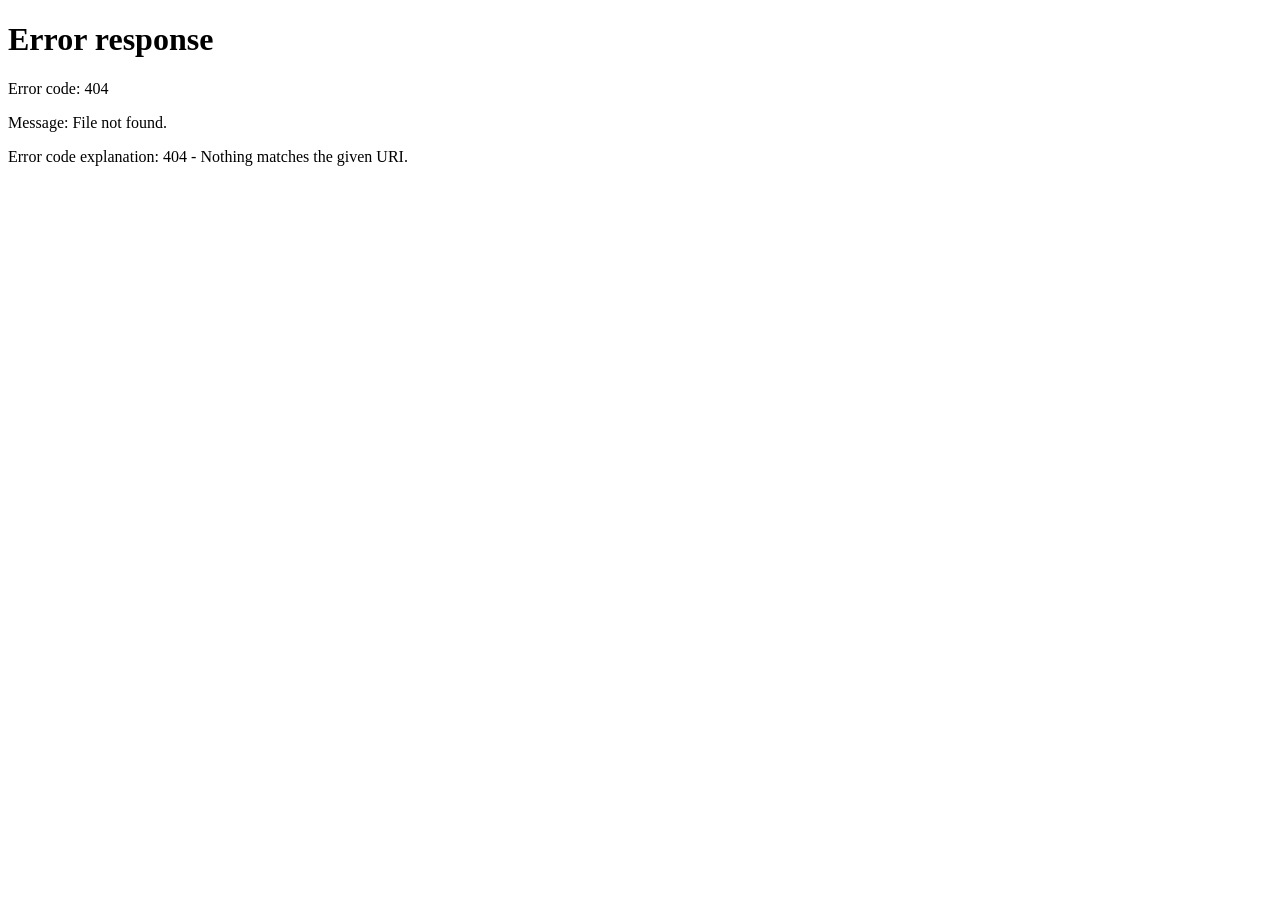
==== FRONTEND/HTML/dashboard.html @ 5154a033 "Initial commit" ====
<!DOCTYPE html>
<html lang="en">
<head>
    <meta charset="UTF-8">
    <meta name="viewport" content="width=device-width, initial-scale=1.0">

    <title>Dashboard - Finance Tracker</title>

    <style>

        /* GLOBAL*/

        * {
            margin: 0;
            padding: 0;
            box-sizing: border-box;
        }

        :root {
            --green: #35c477;
            --green-dark: #147343;
            --green-light: #8ff0b8;

            --text: #173c2e;
            --muted: #718079;

            --card: rgba(255,255,255,0.93);
            --border: rgba(255,255,255,0.7);

            --danger: #ff6262;

            --background:
                linear-gradient(
                    135deg,
                    #dff6e9 0%,
                    #b8e8cf 45%,
                    #78c99d 100%
                );
        }

        body {
            min-height: 100vh;

            font-family:
                Arial,
                Helvetica,
                sans-serif;

            color: var(--text);

            background: var(--background);

            overflow-x: hidden;

            transition:
                background 1s ease,
                color 0.6s ease;
        }


        /* DAY LIGHT EFFECT */

        body::before {
            content: "";

            position: fixed;

            width: 500px;
            height: 500px;

            top: -220px;
            right: -150px;

            border-radius: 50%;

            background:
                radial-gradient(
                    circle,
                    rgba(255,255,255,0.45),
                    rgba(255,255,255,0)
                );

            pointer-events: none;

            z-index: 0;
        }


        /* NIGHT SKY*/

        body.night {
            --text: #e8fff1;
            --muted: #9aada5;

            --card:
                rgba(12, 24, 20, 0.88);

            --border:
                rgba(82, 181, 128, 0.20);

            --background:
                radial-gradient(
                    circle at 50% 0%,
                    #163c2b 0%,
                    #08130f 45%,
                    #020504 100%
                );

            background:
                var(--background);
        }


        /*STARS */

        body.night::after {
            content: "";

            position: fixed;

            inset: 0;

            z-index: 0;

            pointer-events: none;

            background-image:
                radial-gradient(
                    2px 2px at 10% 20%,
                    white,
                    transparent
                ),
                radial-gradient(
                    1.5px 1.5px at 25% 70%,
                    #b8ffd4,
                    transparent
                ),
                radial-gradient(
                    2px 2px at 40% 15%,
                    white,
                    transparent
                ),
                radial-gradient(
                    1px 1px at 55% 40%,
                    white,
                    transparent
                ),
                radial-gradient(
                    2px 2px at 72% 18%,
                    #a9ffd0,
                    transparent
                ),
                radial-gradient(
                    1.5px 1.5px at 85% 55%,
                    white,
                    transparent
                ),
                radial-gradient(
                    2px 2px at 92% 25%,
                    #d6ffe6,
                    transparent
                ),
                radial-gradient(
                    1px 1px at 65% 80%,
                    white,
                    transparent
                );

            background-size:
                100% 100%;

            animation:
                twinkle 4s infinite alternate;
        }

        @keyframes twinkle {
            from {
                opacity: 0.45;
            }

            to {
                opacity: 1;
            }
        }


        /* DASHBOARD */

        .dashboard-container {
            width: 100%;

            max-width: 1200px;

            margin: auto;

            padding: 25px 20px 50px;

            position: relative;

            z-index: 2;
        }


        /*  NAVIGATION*/

        nav {
            display: flex;

            justify-content: space-between;

            align-items: center;

            padding: 16px 22px;

            margin-bottom: 25px;

            background: var(--card);

            border: 1px solid var(--border);

            border-radius: 18px;

            box-shadow:
                0 12px 35px rgba(0,0,0,0.08);

            backdrop-filter: blur(15px);

            transition: 0.5s ease;
        }

        body.night nav {
            box-shadow:
                0 0 35px rgba(43, 214, 120, 0.08);
        }

        nav h2 {
            display: flex;

            align-items: center;

            color: var(--green);

            font-size: 22px;

            font-weight: 800;
        }

        nav h2::before {
            content: "₱";

            display: flex;

            justify-content: center;

            align-items: center;

            width: 37px;
            height: 37px;

            margin-right: 10px;

            border-radius: 11px;

            background:
                linear-gradient(
                    135deg,
                    #35c477,
                    #147343
                );

            color: white;

            box-shadow:
                0 5px 15px rgba(41,148,95,0.25);
        }


        /*  USER AREA*/

        .user-area {
            display: flex;

            align-items: center;

            gap: 14px;
        }

        #userDisplay {
            color: var(--muted);

            font-size: 14px;

            font-weight: 600;
        }


        /*LOGOUT*/

        .logout-btn {
            padding: 9px 17px;

            border: none;

            border-radius: 10px;

            background:
                rgba(255, 80, 80, 0.10);

            color: var(--danger);

            font-size: 13px;

            font-weight: 700;

            cursor: pointer;

            transition: 0.25s ease;
        }

        .logout-btn:hover {
            background: var(--danger);

            color: white;

            transform: translateY(-2px);
        }


        /* WELCOME*/

        .welcome {
            margin-bottom: 20px;
        }

        .welcome h1 {
            color: var(--text);

            font-size: 28px;

            margin-bottom: 5px;
        }

        .welcome p {
            color: var(--muted);

            font-size: 14px;
        }


        /* STAT CARDS*/

        .stats {
            display: grid;

            grid-template-columns:
                repeat(3, 1fr);

            gap: 18px;

            margin-bottom: 25px;
        }

        .stat-card {
            position: relative;

            overflow: hidden;

            padding: 23px;

            background: var(--card);

            border:
                1px solid var(--border);

            border-radius: 18px;

            box-shadow:
                0 12px 30px rgba(0,0,0,0.08);

            backdrop-filter: blur(15px);

            transition:
                transform 0.25s ease,
                box-shadow 0.25s ease;
        }

        .stat-card:hover {
            transform: translateY(-5px);

            box-shadow:
                0 18px 40px rgba(0,0,0,0.12);
        }

        body.night .stat-card {
            box-shadow:
                0 0 25px rgba(42,196,112,0.06);
        }

        .stat-icon {
            width: 43px;
            height: 43px;

            display: flex;

            align-items: center;
            justify-content: center;

            margin-bottom: 14px;

            border-radius: 12px;

            background:
                rgba(53,196,119,0.12);

            color: var(--green);

            font-size: 20px;

            font-weight: bold;
        }

        .stat-card h3 {
            color: var(--muted);

            font-size: 12px;

            text-transform: uppercase;

            letter-spacing: 0.6px;

            margin-bottom: 8px;
        }

        .stat-card p {
            color: var(--green);

            font-size: 30px;

            font-weight: 800;
        }

        #income {
            color: #35c477;
        }

        #expenses {
            color: #ff6868;
        }


        /*  MAIN CONTENT */

        .main-content {
            display: grid;

            grid-template-columns:
                repeat(2, minmax(0,1fr));

            gap: 20px;
        }


        /* SECTION CARDS */

        .section {
            background: var(--card);

            padding: 24px;

            border:
                1px solid var(--border);

            border-radius: 18px;

            box-shadow:
                0 12px 30px rgba(0,0,0,0.07);

            backdrop-filter: blur(15px);

            transition: 0.5s ease;
        }

        body.night .section {
            box-shadow:
                0 0 25px rgba(40,200,110,0.05);
        }

        .section-header {
            display: flex;

            align-items: center;

            gap: 10px;

            margin-bottom: 18px;
        }

        .section-icon {
            width: 34px;
            height: 34px;

            display: flex;

            justify-content: center;
            align-items: center;

            border-radius: 9px;

            background:
                rgba(53,196,119,0.12);

            color: var(--green);

            font-weight: bold;
        }

        .section h3 {
            color: var(--text);

            font-size: 17px;
        }

        .section h4 {
            color: var(--muted);

            font-size: 13px;

            margin-top: 20px;

            margin-bottom: 8px;
        }


        /* FORMS */

        .section form {
            display: flex;

            flex-direction: column;

            gap: 10px;
        }

        .section form input,
        .section form select {
            width: 100%;

            height: 46px;

            padding: 0 13px;

            border:
                1.5px solid var(--border);

            border-radius: 11px;

            background:
                rgba(255,255,255,0.70);

            color: var(--text);

            font-size: 14px;

            outline: none;

            transition: 0.25s ease;
        }

        body.night .section form input,
        body.night .section form select {
            background:
                rgba(0,0,0,0.28);

            color: #eafff1;
        }

        .section form input::placeholder {
            color: var(--muted);
        }

        .section form input:focus,
        .section form select:focus {
            border-color: var(--green);

            box-shadow:
                0 0 0 3px rgba(53,196,119,0.12);
        }


        /*FORM BUTTONS*/

        .section form button {
            width: 100%;

            height: 46px;

            margin-top: 4px;

            border: none;

            border-radius: 11px;

            background:
                linear-gradient(
                    135deg,
                    #35c477,
                    #147343
                );

            color: white;

            font-size: 14px;

            font-weight: 700;

            cursor: pointer;

            box-shadow:
                0 7px 18px rgba(41,148,95,0.20);

            transition: 0.25s ease;
        }

        .section form button:hover {
            transform: translateY(-2px);

            box-shadow:
                0 10px 25px rgba(41,148,95,0.30);
        }


        /* LISTS */

        .transaction-item,
        .category-item,
        .budget-item {
            display: flex;

            justify-content: space-between;

            align-items: center;

            gap: 15px;

            min-height: 50px;

            padding: 10px 4px;

            border-bottom:
                1px solid var(--border);

            color: var(--text);

            font-size: 13px;
        }

        .transaction-item:last-child,
        .category-item:last-child,
        .budget-item:last-child {
            border-bottom: none;
        }

        .income {
            color: #35c477;
            font-weight: 700;
        }

        .expense {
            color: #ff6868;
            font-weight: 700;
        }

        /*TRANSACTION SCROLL*/

        #transactionList {
            max-height: 320px;

            overflow-y: auto;

            padding-right: 5px;
        }

        #transactionList::-webkit-scrollbar {
            width: 5px;
        }

        #transactionList::-webkit-scrollbar-track {
            background: rgba(100,100,100,0.08);
        }

        #transactionList::-webkit-scrollbar-thumb {
            background: var(--green);

            border-radius: 10px;
        }

        /*MOBILE*/

        .muted {
            color: var(--muted);
            font-style: italic;
        }

        @media (max-width: 768px) {

            .stats {
                grid-template-columns: 1fr;
            }

            .main-content {
                grid-template-columns: 1fr;
            }
        }


        @media (max-width: 600px) {

            .dashboard-container {
                padding: 14px 12px 30px;
            }

            nav {
                padding: 12px 14px;
            }

            nav h2 {
                font-size: 17px;
            }

            nav h2::before {
                width: 30px;
                height: 30px;

                font-size: 15px;
            }

            #userDisplay {
                display: none;
            }

            .logout-btn {
                padding: 8px 12px;
            }

            .welcome h1 {
                font-size: 23px;
            }

            .section {
                padding: 18px;
            }

            .stat-card {
                padding: 18px;
            }
        }


        @media (max-width: 380px) {

            .section {
                padding: 15px;
            }

            .stat-card p {
                font-size: 23px;
            }

            .welcome h1 {
                font-size: 21px;
            }
        }

        /* ===== PROFESSIONAL POLISH (added) ===== */

        body {
            -webkit-font-smoothing: antialiased;
            -moz-osx-font-smoothing: grayscale;
        }

        .dashboard-container {
            max-width: 1280px;
        }

        nav {
            backdrop-filter: blur(18px);
            -webkit-backdrop-filter: blur(18px);
        }

        .stat-card {
            position: relative;
            transition: transform 0.25s ease, box-shadow 0.25s ease, border-color 0.25s ease;
        }

        .stat-card:hover {
            transform: translateY(-6px);
            box-shadow: 0 20px 45px rgba(0,0,0,0.14);
            border-color: rgba(53,196,119,0.35);
        }

        .stat-card p {
            letter-spacing: -0.5px;
        }

        .section {
            transition: box-shadow 0.25s ease, transform 0.25s ease;
        }

        .section:hover {
            box-shadow: 0 16px 40px rgba(0,0,0,0.10);
        }

        .section form input,
        .section form select {
            transition: border-color 0.2s ease, box-shadow 0.2s ease, background 0.2s ease;
        }

        .section form input:focus,
        .section form select:focus {
            outline: none;
            border-color: var(--green);
            box-shadow: 0 0 0 4px rgba(53,196,119,0.14);
            background: rgba(255,255,255,0.95);
        }

        body.night .section form input:focus,
        body.night .section form select:focus {
            background: rgba(0,0,0,0.4);
        }

        .section form button {
            position: relative;
            overflow: hidden;
            letter-spacing: 0.3px;
        }

        .section form button:active {
            transform: translateY(0);
        }

        .transaction-item,
        .category-item,
        .budget-item {
            transition: background 0.2s ease, padding-left 0.2s ease;
            border-radius: 10px;
            padding: 10px 8px;
        }

        .transaction-item:hover,
        .category-item:hover,
        .budget-item:hover {
            background: rgba(53,196,119,0.06);
            padding-left: 12px;
        }

        body.night .transaction-item:hover,
        body.night .category-item:hover,
        body.night .budget-item:hover {
            background: rgba(53,196,119,0.08);
        }

        .income, .expense {
            font-variant-numeric: tabular-nums;
        }

        .stat-card p, #balance, #income, #expenses {
            font-variant-numeric: tabular-nums;
        }

        .muted {
            color: var(--muted);
            font-style: italic;
            font-size: 13px;
            padding: 8px 4px;
        }

        /* smoother scrollbar */
        #transactionList::-webkit-scrollbar {
            width: 6px;
        }

        #transactionList::-webkit-scrollbar-thumb {
            background: linear-gradient(180deg, #35c477, #147343);
            border-radius: 10px;
        }

        /* empty state cards */
        .section:has(.muted) {
            min-height: 120px;
        }

        /* responsive tweaks */
        @media (max-width: 900px) {
            .main-content {
                grid-template-columns: 1fr;
            }
            .stats {
                grid-template-columns: repeat(2, 1fr);
            }
        }

        @media (max-width: 520px) {
            .stats {
                grid-template-columns: 1fr;
            }
            nav {
                flex-wrap: wrap;
                gap: 10px;
            }
            .user-area {
                width: 100%;
                justify-content: space-between;
            }
        }

        /* focus-visible for accessibility */
        button:focus-visible,
        input:focus-visible,
        select:focus-visible {
            outline: 2px solid var(--green);
            outline-offset: 2px;
        }

        /* subtle fade-in for sections */
        .section, .stat-card {
            animation: fadeInUp 0.45s ease both;
        }

        @keyframes fadeInUp {
            from { opacity: 0; transform: translateY(8px); }
            to { opacity: 1; transform: translateY(0); }
        }

        /* stagger */
        .stat-card:nth-child(1) { animation-delay: 0.05s; }
        .stat-card:nth-child(2) { animation-delay: 0.12s; }
        .stat-card:nth-child(3) { animation-delay: 0.19s; }



        </style>
</head>

<body>

    <div class="dashboard-container">

        <nav>

            <h2>
                Finance Tracker
            </h2>

            <div class="user-area">

                <span id="userDisplay"></span>

                <button
                    onclick="logout()"
                    class="logout-btn">

                    Logout

                </button>

            </div>

        </nav>
        <div class="welcome">

            <h1>
                Financial Dashboard
            </h1>

            <p>
                Manage your money, track expenses, and stay on budget.
            </p>

        </div>

        <div class="stats">

            <div class="stat-card">

                <div class="stat-icon">
                    ₱
                </div>

                <h3>
                    Current Balance
                </h3>

                <p id="balance">
                    ₱0.00
                </p>

            </div>


            <div class="stat-card">

                <div class="stat-icon">
                    ↗
                </div>

                <h3>
                    Total Income
                </h3>

                <p id="income">
                    ₱0.00
                </p>

            </div>


            <div class="stat-card">

                <div class="stat-icon">
                    ↘
                </div>

                <h3>
                    Total Expenses
                </h3>

                <p id="expenses">
                    ₱0.00
                </p>

            </div>

        </div>


        <!-- =========================
             MAIN CONTENT
        ========================== -->

        <div class="main-content">


            <!-- ADD TRANSACTION -->

            <div class="section">

                <div class="section-header">

                    <div class="section-icon">
                        ＋
                    </div>

                    <h3>
                        Add Transaction
                    </h3>

                </div>


                <form id="transactionForm">

                    <select id="transType" required>

                        <option value="Income">
                            Income
                        </option>

                        <option value="Expense">
                            Expense
                        </option>

                    </select>


                    <select id="transCategory" required>

                        <option value="">
                            Select Category
                        </option>

                    </select>


                    <input
                        type="number"
                        id="transAmount"
                        placeholder="Amount"
                        required
                        step="0.01">


                    <input
                        type="text"
                        id="transDesc"
                        placeholder="Description">


                    <input
                        type="date"
                        id="transDate">


                    <button type="submit">
                        Add Transaction
                    </button>

                </form>

            </div>


            <!-- ADD CATEGORY -->

            <div class="section">

                <div class="section-header">

                    <div class="section-icon">
                        ▦
                    </div>

                    <h3>
                        Add Category
                    </h3>

                </div>


                <form id="categoryForm">

                    <input
                        type="text"
                        id="catName"
                        placeholder="Category Name"
                        required>


                    <select id="catType" required>

                        <option value="Income">
                            Income
                        </option>

                        <option value="Expense">
                            Expense
                        </option>

                    </select>


                    <button type="submit">
                        Add Category
                    </button>

                </form>


                <h4>
                    Your Categories
                </h4>

                <div id="categoryList"></div>

            </div>


            <!-- ADD BUDGET -->

            <div class="section">

                <div class="section-header">

                    <div class="section-icon">
                        ◉
                    </div>

                    <h3>
                        Add Budget
                    </h3>

                </div>


                <form id="budgetForm">

                    <select id="budgetCategory" required>

                        <option value="">
                            Select Category
                        </option>

                    </select>


                    <input
                        type="number"
                        id="budgetAmount"
                        placeholder="Budget Amount"
                        required
                        step="0.01">


                    <input
                        type="number"
                        id="budgetMonth"
                        placeholder="Month (1-12)"
                        required
                        min="1"
                        max="12">


                    <input
                        type="number"
                        id="budgetYear"
                        placeholder="Year"
                        required
                        min="2000">


                    <button type="submit">
                        Add Budget
                    </button>

                </form>


                <h4>
                    Your Budgets
                </h4>

                <div id="budgetList"></div>

            </div>


            <!-- RECENT TRANSACTIONS -->

            <div class="section">

                <div class="section-header">

                    <div class="section-icon">
                        ↔
                    </div>

                    <h3>
                        Recent Transactions
                    </h3>

                </div>


                <div id="transactionList"></div>

            </div>

        </div>

    </div>


    <script>


        function updateTimeTheme() {

            const hour = new Date().getHours();

            const isNight =
                hour >= 18 || hour < 6;

            document.body.classList.toggle(
                "night",
                isNight
            );
        }

        updateTimeTheme();

        setInterval(
            updateTimeTheme,
            60000
        );

    </script>

    <script src="../JS/config.js"></script>
    <script src="../JS/auth.js"></script>
    <script src="../JS/dashboard.js"></script>
    <script src="../JS/app.js"></script>

</body>
</html>
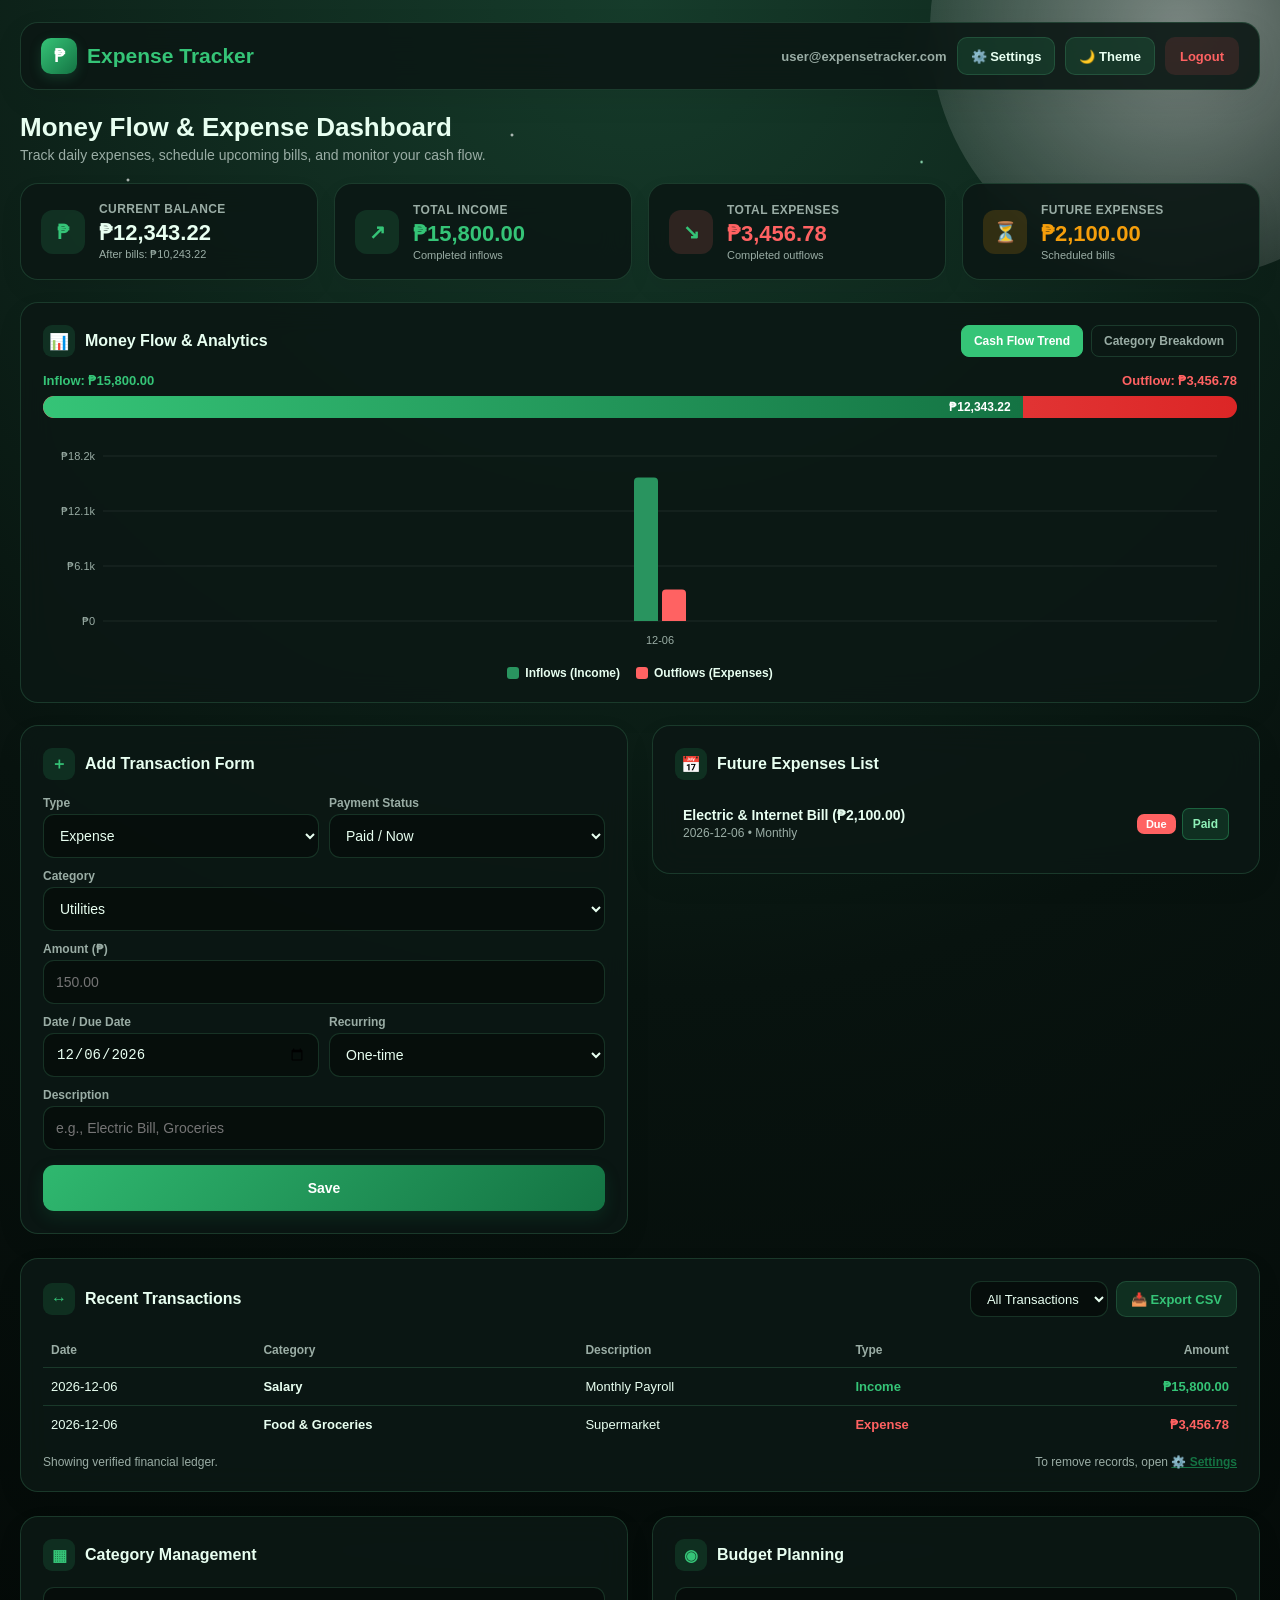
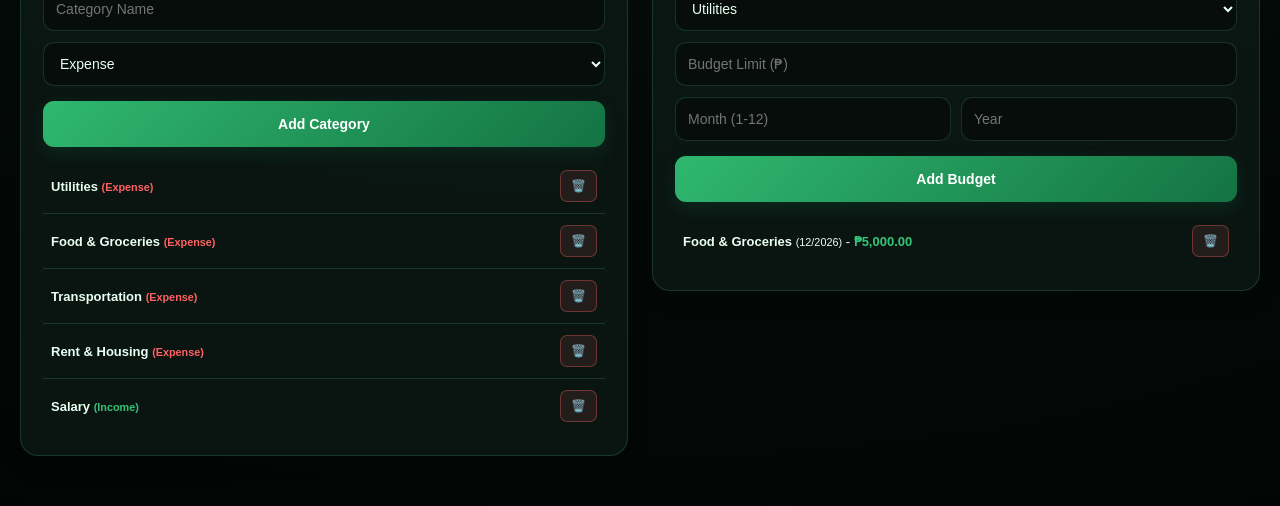
==== commit 043bf573: "ADDING ANOTHER FEAUTURE AND CHECKING THE FUNCTIONLITY" ====
--- a/FRONTEND/HTML/dashboard.html
+++ b/FRONTEND/HTML/dashboard.html
@@ -2,870 +2,808 @@
 <html lang="en">
 <head>
     <meta charset="UTF-8">
-    <meta name="viewport" content="width=device-width, initial-scale=1.0">
-
-    <title>Dashboard - Finance Tracker</title>
+    <!-- Mobile & iPhone Notch / Dynamic Island Viewport Support -->
+    <meta name="viewport" content="width=device-width, initial-scale=1.0, viewport-fit=cover">
+    <meta name="theme-color" content="#35c477">
+    <meta name="apple-mobile-web-app-capable" content="yes">
+    <meta name="apple-mobile-web-app-status-bar-style" content="default">
+
+    <title>Dashboard - Expense Tracker</title>
 
     <style>
-
-        /* GLOBAL*/
-
+        /* =========================
+           1. GLOBAL & THEME TOKENS
+        ========================== */
         * {
             margin: 0;
             padding: 0;
             box-sizing: border-box;
+            -webkit-tap-highlight-color: transparent;
         }
 
         :root {
             --green: #35c477;
             --green-dark: #147343;
             --green-light: #8ff0b8;
+            --amber: #f59e0b;
+            --purple: #6366f1;
+            --danger: #ff6262;
 
             --text: #173c2e;
-            --muted: #718079;
-
-            --card: rgba(255,255,255,0.93);
-            --border: rgba(255,255,255,0.7);
-
-            --danger: #ff6262;
-
-            --background:
-                linear-gradient(
-                    135deg,
-                    #dff6e9 0%,
-                    #b8e8cf 45%,
-                    #78c99d 100%
-                );
+            --muted: #64756e;
+            --card: rgba(255, 255, 255, 0.94);
+            --border: rgba(23, 60, 46, 0.10);
+            --input-bg: rgba(255, 255, 255, 0.85);
+            --background: linear-gradient(135deg, #dff6e9 0%, #b8e8cf 45%, #78c99d 100%);
         }
 
         body {
             min-height: 100vh;
-
-            font-family:
-                Arial,
-                Helvetica,
-                sans-serif;
-
+            font-family: -apple-system, BlinkMacSystemFont, "Segoe UI", Roboto, Arial, sans-serif;
             color: var(--text);
-
             background: var(--background);
-
             overflow-x: hidden;
-
-            transition:
-                background 1s ease,
-                color 0.6s ease;
-        }
-
-
-        /* DAY LIGHT EFFECT */
-
+            -webkit-font-smoothing: antialiased;
+            transition: background 0.6s ease, color 0.4s ease;
+        }
+
+        /* Daylight Ambient Glow */
         body::before {
             content: "";
-
             position: fixed;
-
             width: 500px;
             height: 500px;
-
             top: -220px;
             right: -150px;
-
             border-radius: 50%;
-
-            background:
-                radial-gradient(
-                    circle,
-                    rgba(255,255,255,0.45),
-                    rgba(255,255,255,0)
-                );
-
+            background: radial-gradient(circle, rgba(255, 255, 255, 0.45), rgba(255, 255, 255, 0));
             pointer-events: none;
-
             z-index: 0;
         }
 
-
-        /* NIGHT SKY*/
-
+        /* Night Mode Theme */
         body.night {
             --text: #e8fff1;
             --muted: #9aada5;
-
-            --card:
-                rgba(12, 24, 20, 0.88);
-
-            --border:
-                rgba(82, 181, 128, 0.20);
-
-            --background:
-                radial-gradient(
-                    circle at 50% 0%,
-                    #163c2b 0%,
-                    #08130f 45%,
-                    #020504 100%
-                );
-
-            background:
-                var(--background);
-        }
-
-
-        /*STARS */
+            --card: rgba(12, 24, 20, 0.90);
+            --border: rgba(82, 181, 128, 0.22);
+            --input-bg: rgba(0, 0, 0, 0.35);
+            --background: radial-gradient(circle at 50% 0%, #163c2b 0%, #08130f 45%, #020504 100%);
+        }
 
         body.night::after {
             content: "";
-
             position: fixed;
-
             inset: 0;
-
             z-index: 0;
-
             pointer-events: none;
-
             background-image:
-                radial-gradient(
-                    2px 2px at 10% 20%,
-                    white,
-                    transparent
-                ),
-                radial-gradient(
-                    1.5px 1.5px at 25% 70%,
-                    #b8ffd4,
-                    transparent
-                ),
-                radial-gradient(
-                    2px 2px at 40% 15%,
-                    white,
-                    transparent
-                ),
-                radial-gradient(
-                    1px 1px at 55% 40%,
-                    white,
-                    transparent
-                ),
-                radial-gradient(
-                    2px 2px at 72% 18%,
-                    #a9ffd0,
-                    transparent
-                ),
-                radial-gradient(
-                    1.5px 1.5px at 85% 55%,
-                    white,
-                    transparent
-                ),
-                radial-gradient(
-                    2px 2px at 92% 25%,
-                    #d6ffe6,
-                    transparent
-                ),
-                radial-gradient(
-                    1px 1px at 65% 80%,
-                    white,
-                    transparent
-                );
-
-            background-size:
-                100% 100%;
-
-            animation:
-                twinkle 4s infinite alternate;
+                radial-gradient(2px 2px at 10% 20%, white, transparent),
+                radial-gradient(1.5px 1.5px at 25% 70%, #b8ffd4, transparent),
+                radial-gradient(2px 2px at 40% 15%, white, transparent),
+                radial-gradient(2px 2px at 72% 18%, #a9ffd0, transparent),
+                radial-gradient(1.5px 1.5px at 85% 55%, white, transparent);
+            animation: twinkle 4s infinite alternate;
         }
 
         @keyframes twinkle {
-            from {
-                opacity: 0.45;
-            }
-
-            to {
-                opacity: 1;
-            }
-        }
-
-
-        /* DASHBOARD */
-
+            from { opacity: 0.45; }
+            to { opacity: 1; }
+        }
+
+        /* =========================
+           2. CONTAINER & SAFE AREAS
+           (Supports iPhone Notch & Android Navigation Bar)
+        ========================== */
         .dashboard-container {
             width: 100%;
-
-            max-width: 1200px;
-
+            max-width: 1280px;
             margin: auto;
-
-            padding: 25px 20px 50px;
-
+            padding:
+                max(22px, env(safe-area-inset-top))
+                max(20px, env(safe-area-inset-right))
+                max(50px, env(safe-area-inset-bottom))
+                max(20px, env(safe-area-inset-left));
             position: relative;
-
             z-index: 2;
         }
 
-
-        /*  NAVIGATION*/
-
+        /* =========================
+           3. TOP NAVIGATION BAR
+        ========================== */
         nav {
             display: flex;
-
             justify-content: space-between;
-
             align-items: center;
-
-            padding: 16px 22px;
-
-            margin-bottom: 25px;
-
+            padding: 14px 20px;
+            margin-bottom: 22px;
             background: var(--card);
-
             border: 1px solid var(--border);
-
             border-radius: 18px;
-
-            box-shadow:
-                0 12px 35px rgba(0,0,0,0.08);
-
-            backdrop-filter: blur(15px);
-
-            transition: 0.5s ease;
-        }
-
-        body.night nav {
-            box-shadow:
-                0 0 35px rgba(43, 214, 120, 0.08);
+            box-shadow: 0 10px 30px rgba(0, 0, 0, 0.07);
+            backdrop-filter: blur(18px);
+            -webkit-backdrop-filter: blur(18px);
         }
 
         nav h2 {
             display: flex;
-
             align-items: center;
-
+            color: var(--green-dark);
+            font-size: 21px;
+            font-weight: 800;
+        }
+
+        body.night nav h2 {
             color: var(--green);
-
-            font-size: 22px;
-
-            font-weight: 800;
         }
 
         nav h2::before {
             content: "₱";
-
-            display: flex;
-
+            display: flex;
             justify-content: center;
-
             align-items: center;
-
-            width: 37px;
-            height: 37px;
-
+            width: 36px;
+            height: 36px;
             margin-right: 10px;
-
-            border-radius: 11px;
-
-            background:
-                linear-gradient(
-                    135deg,
-                    #35c477,
-                    #147343
-                );
-
+            border-radius: 10px;
+            background: linear-gradient(135deg, #35c477, #147343);
             color: white;
-
-            box-shadow:
-                0 5px 15px rgba(41,148,95,0.25);
-        }
-
-
-        /*  USER AREA*/
+            font-size: 18px;
+            box-shadow: 0 4px 12px rgba(41, 148, 95, 0.25);
+        }
 
         .user-area {
             display: flex;
-
             align-items: center;
-
-            gap: 14px;
+            gap: 10px;
         }
 
         #userDisplay {
             color: var(--muted);
-
-            font-size: 14px;
-
+            font-size: 13px;
             font-weight: 600;
         }
 
-
-        /*LOGOUT*/
+        .theme-btn {
+            min-height: 38px;
+            padding: 8px 13px;
+            border: 1px solid var(--border);
+            border-radius: 10px;
+            background: rgba(53, 196, 119, 0.14);
+            color: var(--text);
+            font-size: 13px;
+            font-weight: 600;
+            cursor: pointer;
+            transition: 0.2s ease;
+        }
+
+        .theme-btn:hover {
+            border-color: var(--green);
+        }
 
         .logout-btn {
-            padding: 9px 17px;
-
+            min-height: 38px;
+            padding: 8px 15px;
             border: none;
-
             border-radius: 10px;
-
-            background:
-                rgba(255, 80, 80, 0.10);
-
+            background: rgba(255, 80, 80, 0.12);
             color: var(--danger);
-
             font-size: 13px;
-
             font-weight: 700;
-
             cursor: pointer;
-
-            transition: 0.25s ease;
+            transition: 0.2s ease;
         }
 
         .logout-btn:hover {
             background: var(--danger);
-
             color: white;
-
-            transform: translateY(-2px);
-        }
-
-
-        /* WELCOME*/
-
+        }
+
+        /* =========================
+           4. WELCOME HEADER & KPI CARDS
+        ========================== */
         .welcome {
             margin-bottom: 20px;
         }
 
         .welcome h1 {
-            color: var(--text);
-
-            font-size: 28px;
-
-            margin-bottom: 5px;
+            font-size: 26px;
+            font-weight: 800;
+            margin-bottom: 4px;
         }
 
         .welcome p {
             color: var(--muted);
-
             font-size: 14px;
         }
-
-
-        /* STAT CARDS*/
 
         .stats {
             display: grid;
-
-            grid-template-columns:
-                repeat(3, 1fr);
-
-            gap: 18px;
-
-            margin-bottom: 25px;
+            grid-template-columns: repeat(4, 1fr);
+            gap: 16px;
+            margin-bottom: 22px;
         }
 
         .stat-card {
-            position: relative;
-
-            overflow: hidden;
-
-            padding: 23px;
-
+            display: flex;
+            align-items: center;
+            gap: 14px;
+            padding: 18px 20px;
             background: var(--card);
-
-            border:
-                1px solid var(--border);
-
+            border: 1px solid var(--border);
             border-radius: 18px;
-
-            box-shadow:
-                0 12px 30px rgba(0,0,0,0.08);
-
+            box-shadow: 0 10px 25px rgba(0, 0, 0, 0.06);
             backdrop-filter: blur(15px);
-
-            transition:
-                transform 0.25s ease,
-                box-shadow 0.25s ease;
+            transition: transform 0.2s ease, box-shadow 0.2s ease;
         }
 
         .stat-card:hover {
-            transform: translateY(-5px);
-
-            box-shadow:
-                0 18px 40px rgba(0,0,0,0.12);
-        }
-
-        body.night .stat-card {
-            box-shadow:
-                0 0 25px rgba(42,196,112,0.06);
+            transform: translateY(-4px);
+            box-shadow: 0 16px 35px rgba(0, 0, 0, 0.10);
         }
 
         .stat-icon {
-            width: 43px;
-            height: 43px;
-
-            display: flex;
-
+            width: 44px;
+            height: 44px;
+            flex-shrink: 0;
+            display: flex;
             align-items: center;
             justify-content: center;
-
-            margin-bottom: 14px;
-
             border-radius: 12px;
-
-            background:
-                rgba(53,196,119,0.12);
-
+            background: rgba(53, 196, 119, 0.14);
+            color: var(--green-dark);
+            font-size: 20px;
+            font-weight: 800;
+        }
+
+        body.night .stat-icon {
             color: var(--green);
-
-            font-size: 20px;
-
+        }
+
+        .stat-icon.expense-icon {
+            background: rgba(255, 98, 98, 0.14);
+            color: var(--danger);
+        }
+
+        .stat-icon.future-icon {
+            background: rgba(245, 158, 11, 0.16);
+            color: var(--amber);
+        }
+
+        .stat-info h3 {
+            color: var(--muted);
+            font-size: 12px;
+            font-weight: 700;
+            text-transform: uppercase;
+            letter-spacing: 0.4px;
+            margin-bottom: 4px;
+        }
+
+        .stat-info p {
+            font-size: 22px;
+            font-weight: 800;
+            font-variant-numeric: tabular-nums;
+            color: var(--text);
+        }
+
+        #income { color: var(--green-dark); }
+        body.night #income { color: var(--green); }
+        #expenses { color: var(--danger); }
+        #upcomingTotal { color: #d97706; }
+        body.night #upcomingTotal { color: var(--amber); }
+
+        .stat-sub {
+            display: block;
+            font-size: 11px;
+            color: var(--muted);
+            margin-top: 2px;
+        }
+
+        /* =========================
+           5. MONEY FLOW MONITOR
+        ========================== */
+        .section {
+            background: var(--card);
+            padding: 22px;
+            border: 1px solid var(--border);
+            border-radius: 18px;
+            box-shadow: 0 10px 28px rgba(0, 0, 0, 0.06);
+            backdrop-filter: blur(15px);
+        }
+
+        .money-flow-section {
+            margin-bottom: 22px;
+        }
+
+        .section-header {
+            display: flex;
+            align-items: center;
+            justify-content: space-between;
+            gap: 10px;
+            margin-bottom: 16px;
+            flex-wrap: wrap;
+        }
+
+        .section-title-group {
+            display: flex;
+            align-items: center;
+            gap: 10px;
+        }
+
+        .section-icon {
+            width: 32px;
+            height: 32px;
+            display: flex;
+            justify-content: center;
+            align-items: center;
+            border-radius: 9px;
+            background: rgba(53, 196, 119, 0.14);
+            color: var(--green-dark);
             font-weight: bold;
         }
 
-        .stat-card h3 {
+        body.night .section-icon {
+            color: var(--green);
+        }
+
+        .section h3 {
+            font-size: 16px;
+            font-weight: 700;
+        }
+
+        .section h4 {
             color: var(--muted);
-
+            font-size: 13px;
+            margin-top: 18px;
+            margin-bottom: 8px;
+        }
+
+        .flow-labels {
+            display: flex;
+            justify-content: space-between;
+            font-size: 13px;
+            font-weight: 700;
+            margin-bottom: 8px;
+        }
+
+        .flow-track {
+            width: 100%;
+            height: 22px;
+            background: linear-gradient(90deg, #f87171, #dc2626);
+            border-radius: 999px;
+            overflow: hidden;
+            position: relative;
+        }
+
+        .flow-fill {
+            height: 100%;
+            width: 65%;
+            background: linear-gradient(90deg, #35c477, #147343);
+            border-radius: 999px 0 0 999px;
+            display: flex;
+            align-items: center;
+            justify-content: flex-end;
+            padding-right: 12px;
+            color: white;
             font-size: 12px;
-
-            text-transform: uppercase;
-
-            letter-spacing: 0.6px;
-
-            margin-bottom: 8px;
-        }
-
-        .stat-card p {
-            color: var(--green);
-
-            font-size: 30px;
-
             font-weight: 800;
-        }
-
-        #income {
-            color: #35c477;
-        }
-
-        #expenses {
-            color: #ff6868;
-        }
-
-
-        /*  MAIN CONTENT */
-
+            font-variant-numeric: tabular-nums;
+            transition: width 0.5s ease;
+            white-space: nowrap;
+        }
+
+        /* =========================
+           6. UNIFIED DESKTOP GRID
+        ========================== */
         .main-content {
             display: grid;
-
-            grid-template-columns:
-                repeat(2, minmax(0,1fr));
-
-            gap: 20px;
-        }
-
-
-        /* SECTION CARDS */
-
-        .section {
-            background: var(--card);
-
-            padding: 24px;
-
-            border:
-                1px solid var(--border);
-
-            border-radius: 18px;
-
-            box-shadow:
-                0 12px 30px rgba(0,0,0,0.07);
-
-            backdrop-filter: blur(15px);
-
-            transition: 0.5s ease;
-        }
-
-        body.night .section {
-            box-shadow:
-                0 0 25px rgba(40,200,110,0.05);
-        }
-
-        .section-header {
-            display: flex;
-
-            align-items: center;
-
+            grid-template-columns: 1fr 1fr;
+            gap: 24px;
+            align-items: start;
+        }
+
+        .full-width {
+            grid-column: 1 / -1;
+        }
+
+        /* Forms */
+        .section form {
+            display: flex;
+            flex-direction: column;
+            gap: 11px;
+        }
+
+        .form-group {
+            display: flex;
+            flex-direction: column;
+            gap: 4px;
+        }
+
+        .form-group label {
+            font-size: 12px;
+            font-weight: 700;
+            color: var(--muted);
+        }
+
+        .form-row {
+            display: grid;
+            grid-template-columns: 1fr 1fr;
             gap: 10px;
-
-            margin-bottom: 18px;
-        }
-
-        .section-icon {
-            width: 34px;
-            height: 34px;
-
-            display: flex;
-
-            justify-content: center;
-            align-items: center;
-
-            border-radius: 9px;
-
-            background:
-                rgba(53,196,119,0.12);
-
-            color: var(--green);
-
-            font-weight: bold;
-        }
-
-        .section h3 {
+        }
+
+        .section form input,
+        .section form select,
+        .filter-select {
+            width: 100%;
+            height: 44px;
+            padding: 0 12px;
+            border: 1.5px solid var(--border);
+            border-radius: 11px;
+            background: var(--input-bg);
             color: var(--text);
-
-            font-size: 17px;
-        }
-
-        .section h4 {
-            color: var(--muted);
-
+            font-size: 14px;
+            transition: border-color 0.2s ease, box-shadow 0.2s ease;
+        }
+
+        .filter-select {
+            width: auto;
+            height: 36px;
             font-size: 13px;
-
-            margin-top: 20px;
-
-            margin-bottom: 8px;
-        }
-
-
-        /* FORMS */
-
-        .section form {
-            display: flex;
-
-            flex-direction: column;
-
-            gap: 10px;
-        }
-
-        .section form input,
-        .section form select {
-            width: 100%;
-
-            height: 46px;
-
-            padding: 0 13px;
-
-            border:
-                1.5px solid var(--border);
-
-            border-radius: 11px;
-
-            background:
-                rgba(255,255,255,0.70);
-
-            color: var(--text);
-
-            font-size: 14px;
-
+        }
+
+        .section form input:focus,
+        .section form select:focus,
+        .filter-select:focus {
             outline: none;
-
-            transition: 0.25s ease;
-        }
-
-        body.night .section form input,
-        body.night .section form select {
-            background:
-                rgba(0,0,0,0.28);
-
-            color: #eafff1;
-        }
-
-        .section form input::placeholder {
-            color: var(--muted);
-        }
-
-        .section form input:focus,
-        .section form select:focus {
             border-color: var(--green);
-
-            box-shadow:
-                0 0 0 3px rgba(53,196,119,0.12);
-        }
-
-
-        /*FORM BUTTONS*/
+            box-shadow: 0 0 0 3px rgba(53, 196, 119, 0.16);
+        }
 
         .section form button {
             width: 100%;
-
             height: 46px;
-
             margin-top: 4px;
-
             border: none;
-
             border-radius: 11px;
-
-            background:
-                linear-gradient(
-                    135deg,
-                    #35c477,
-                    #147343
-                );
-
+            background: linear-gradient(135deg, #2fb86f, #147343);
             color: white;
-
             font-size: 14px;
-
             font-weight: 700;
-
             cursor: pointer;
-
-            box-shadow:
-                0 7px 18px rgba(41,148,95,0.20);
-
-            transition: 0.25s ease;
+            box-shadow: 0 6px 16px rgba(20, 115, 67, 0.22);
+            transition: transform 0.2s ease, box-shadow 0.2s ease;
         }
 
         .section form button:hover {
             transform: translateY(-2px);
-
-            box-shadow:
-                0 10px 25px rgba(41,148,95,0.30);
-        }
-
-
-        /* LISTS */
-
-        .transaction-item,
+            box-shadow: 0 10px 22px rgba(20, 115, 67, 0.30);
+        }
+
+        /* =========================
+           7. FUTURE EXPENSES & LISTS
+        ========================== */
+        .future-item,
         .category-item,
         .budget-item {
             display: flex;
-
             justify-content: space-between;
-
             align-items: center;
-
-            gap: 15px;
-
-            min-height: 50px;
-
-            padding: 10px 4px;
-
-            border-bottom:
-                1px solid var(--border);
-
-            color: var(--text);
-
+            gap: 10px;
+            padding: 11px 8px;
+            border-bottom: 1px solid var(--border);
             font-size: 13px;
         }
 
-        .transaction-item:last-child,
+        .future-item:last-child,
         .category-item:last-child,
         .budget-item:last-child {
             border-bottom: none;
         }
 
-        .income {
-            color: #35c477;
+        .future-meta strong {
+            display: block;
+            font-size: 14px;
+            margin-bottom: 2px;
+        }
+
+        .future-meta span {
+            font-size: 12px;
+            color: var(--muted);
+        }
+
+        .future-actions {
+            display: flex;
+            align-items: center;
+            gap: 6px;
+            flex-shrink: 0;
+        }
+
+        .due-pill {
+            padding: 4px 9px;
+            border-radius: 7px;
+            font-size: 11px;
             font-weight: 700;
-        }
-
-        .expense {
-            color: #ff6868;
+            color: white;
+            background: var(--purple);
+        }
+
+        .due-pill.urgent { background: var(--danger); }
+        .due-pill.soon { background: #d97706; }
+
+        .btn-mark-paid {
+            min-height: 32px;
+            padding: 5px 10px;
+            border: 1px solid rgba(53, 196, 119, 0.35);
+            border-radius: 7px;
+            background: rgba(53, 196, 119, 0.14);
+            color: var(--green-dark);
+            font-size: 12px;
             font-weight: 700;
-        }
-
-        /*TRANSACTION SCROLL*/
-
-        #transactionList {
+            cursor: pointer;
+            transition: 0.2s ease;
+        }
+
+        body.night .btn-mark-paid {
+            color: var(--green-light);
+        }
+
+        .btn-mark-paid:hover {
+            background: var(--green-dark);
+            color: white;
+        }
+
+        .btn-delete {
+            min-height: 32px;
+            padding: 4px 10px;
+            border: 1px solid rgba(255, 98, 98, 0.35);
+            border-radius: 7px;
+            background: rgba(255, 98, 98, 0.10);
+            color: var(--danger);
+            font-size: 12px;
+            font-weight: 700;
+            cursor: pointer;
+            transition: 0.2s ease;
+            display: inline-flex;
+            align-items: center;
+            justify-content: center;
+            gap: 4px;
+        }
+
+        .btn-delete:hover,
+        .btn-delete:active {
+            background: var(--danger);
+            color: white;
+            border-color: var(--danger);
+        }
+
+        /* =========================
+           SETTINGS MODAL & CSV / CHART
+        ========================== */
+        .modal-backdrop {
+            display: none;
+            position: fixed;
+            inset: 0;
+            background: rgba(0, 0, 0, 0.60);
+            backdrop-filter: blur(10px);
+            -webkit-backdrop-filter: blur(10px);
+            z-index: 9999;
+            align-items: center;
+            justify-content: center;
+            padding: 16px;
+        }
+
+        .modal-backdrop.active {
+            display: flex;
+        }
+
+        .modal-card {
+            background: var(--card);
+            border: 1px solid var(--border);
+            border-radius: 20px;
+            width: 100%;
+            max-width: 640px;
+            max-height: 85vh;
+            display: flex;
+            flex-direction: column;
+            box-shadow: 0 24px 60px rgba(0, 0, 0, 0.30);
+            overflow: hidden;
+            animation: modalPop 0.25s ease-out;
+        }
+
+        @keyframes modalPop {
+            from { transform: scale(0.95); opacity: 0; }
+            to { transform: scale(1); opacity: 1; }
+        }
+
+        .modal-header {
+            display: flex;
+            align-items: center;
+            justify-content: space-between;
+            padding: 18px 22px;
+            border-bottom: 1px solid var(--border);
+        }
+
+        .btn-close {
+            background: rgba(0, 0, 0, 0.06);
+            border: none;
+            width: 32px;
+            height: 32px;
+            border-radius: 50%;
+            cursor: pointer;
+            font-size: 15px;
+            font-weight: bold;
+            color: var(--text);
+            display: flex;
+            align-items: center;
+            justify-content: center;
+            transition: 0.2s ease;
+        }
+
+        .btn-close:hover {
+            background: var(--danger);
+            color: white;
+        }
+
+        .modal-tabs {
+            display: flex;
+            background: rgba(0, 0, 0, 0.03);
+            border-bottom: 1px solid var(--border);
+            padding: 6px 16px 0;
+            gap: 8px;
+            overflow-x: auto;
+        }
+
+        .modal-tab-btn {
+            padding: 10px 14px;
+            border: none;
+            background: transparent;
+            color: var(--muted);
+            font-size: 13px;
+            font-weight: 700;
+            cursor: pointer;
+            border-bottom: 2.5px solid transparent;
+            transition: 0.2s ease;
+            white-space: nowrap;
+        }
+
+        .modal-tab-btn.active {
+            color: var(--green-dark);
+            border-bottom-color: var(--green);
+        }
+
+        body.night .modal-tab-btn.active {
+            color: var(--green);
+        }
+
+        .modal-tab-content {
+            display: none;
+            padding: 20px 22px;
+            overflow-y: auto;
+            flex-grow: 1;
+        }
+
+        .modal-tab-content.active {
+            display: block;
+        }
+
+        .modal-footer {
+            display: flex;
+            justify-content: flex-end;
+            padding: 14px 22px;
+            border-top: 1px solid var(--border);
+            background: rgba(0, 0, 0, 0.02);
+        }
+
+        .settings-tx-scroll {
             max-height: 320px;
-
             overflow-y: auto;
-
-            padding-right: 5px;
-        }
-
-        #transactionList::-webkit-scrollbar {
-            width: 5px;
-        }
-
-        #transactionList::-webkit-scrollbar-track {
-            background: rgba(100,100,100,0.08);
-        }
-
-        #transactionList::-webkit-scrollbar-thumb {
+            display: flex;
+            flex-direction: column;
+            gap: 8px;
+            padding-right: 4px;
+        }
+
+        .settings-tx-item {
+            display: flex;
+            justify-content: space-between;
+            align-items: center;
+            padding: 10px 12px;
+            border: 1px solid var(--border);
+            border-radius: 12px;
+            background: var(--input-bg);
+            gap: 10px;
+            font-size: 13px;
+        }
+
+        .btn-csv {
+            height: 36px;
+            padding: 0 14px;
+            border: 1px solid var(--border);
+            border-radius: 10px;
+            background: rgba(53, 196, 119, 0.14);
+            color: var(--green-dark);
+            font-size: 13px;
+            font-weight: 700;
+            cursor: pointer;
+            transition: 0.2s ease;
+            display: inline-flex;
+            align-items: center;
+            gap: 5px;
+        }
+
+        body.night .btn-csv {
+            color: var(--green);
+        }
+
+        .btn-csv:hover {
             background: var(--green);
-
+            color: white;
+        }
+
+        .chart-tab-btn {
+            min-height: 32px;
+            padding: 4px 12px;
+            border: 1px solid var(--border);
+            border-radius: 8px;
+            background: transparent;
+            color: var(--muted);
+            font-size: 12px;
+            font-weight: 700;
+            cursor: pointer;
+            transition: 0.2s ease;
+        }
+
+        .chart-tab-btn.active {
+            background: var(--green);
+            color: white;
+            border-color: var(--green);
+        }
+
+        .alert-warning {
+            background: rgba(245, 158, 11, 0.14);
+            color: #b45309;
+            border: 1px solid rgba(245, 158, 11, 0.30);
+            padding: 10px 14px;
             border-radius: 10px;
         }
-
-        /*MOBILE*/
-
-        .muted {
+        body.night .alert-warning {
+            color: var(--amber);
+        }
+
+        /* Recent Transactions Table */
+        .tx-table-wrap {
+            width: 100%;
+            overflow-x: auto;
+        }
+
+        .tx-table {
+            width: 100%;
+            border-collapse: collapse;
+            font-size: 13px;
+            text-align: left;
+        }
+
+        .tx-table th {
             color: var(--muted);
-            font-style: italic;
-        }
-
-        @media (max-width: 768px) {
-
-            .stats {
-                grid-template-columns: 1fr;
-            }
-
-            .main-content {
-                grid-template-columns: 1fr;
-            }
-        }
-
-
-        @media (max-width: 600px) {
-
-            .dashboard-container {
-                padding: 14px 12px 30px;
-            }
-
-            nav {
-                padding: 12px 14px;
-            }
-
-            nav h2 {
-                font-size: 17px;
-            }
-
-            nav h2::before {
-                width: 30px;
-                height: 30px;
-
-                font-size: 15px;
-            }
-
-            #userDisplay {
-                display: none;
-            }
-
-            .logout-btn {
-                padding: 8px 12px;
-            }
-
-            .welcome h1 {
-                font-size: 23px;
-            }
-
-            .section {
-                padding: 18px;
-            }
-
-            .stat-card {
-                padding: 18px;
-            }
-        }
-
-
-        @media (max-width: 380px) {
-
-            .section {
-                padding: 15px;
-            }
-
-            .stat-card p {
-                font-size: 23px;
-            }
-
-            .welcome h1 {
-                font-size: 21px;
-            }
-        }
-
-        /* ===== PROFESSIONAL POLISH (added) ===== */
-
-        body {
-            -webkit-font-smoothing: antialiased;
-            -moz-osx-font-smoothing: grayscale;
-        }
-
-        .dashboard-container {
-            max-width: 1280px;
-        }
-
-        nav {
-            backdrop-filter: blur(18px);
-            -webkit-backdrop-filter: blur(18px);
-        }
-
-        .stat-card {
-            position: relative;
-            transition: transform 0.25s ease, box-shadow 0.25s ease, border-color 0.25s ease;
-        }
-
-        .stat-card:hover {
-            transform: translateY(-6px);
-            box-shadow: 0 20px 45px rgba(0,0,0,0.14);
-            border-color: rgba(53,196,119,0.35);
-        }
-
-        .stat-card p {
-            letter-spacing: -0.5px;
-        }
-
-        .section {
-            transition: box-shadow 0.25s ease, transform 0.25s ease;
-        }
-
-        .section:hover {
-            box-shadow: 0 16px 40px rgba(0,0,0,0.10);
-        }
-
-        .section form input,
-        .section form select {
-            transition: border-color 0.2s ease, box-shadow 0.2s ease, background 0.2s ease;
-        }
-
-        .section form input:focus,
-        .section form select:focus {
-            outline: none;
-            border-color: var(--green);
-            box-shadow: 0 0 0 4px rgba(53,196,119,0.14);
-            background: rgba(255,255,255,0.95);
-        }
-
-        body.night .section form input:focus,
-        body.night .section form select:focus {
-            background: rgba(0,0,0,0.4);
-        }
-
-        .section form button {
-            position: relative;
-            overflow: hidden;
-            letter-spacing: 0.3px;
-        }
-
-        .section form button:active {
-            transform: translateY(0);
-        }
-
-        .transaction-item,
-        .category-item,
-        .budget-item {
-            transition: background 0.2s ease, padding-left 0.2s ease;
-            border-radius: 10px;
+            font-weight: 700;
             padding: 10px 8px;
-        }
-
-        .transaction-item:hover,
-        .category-item:hover,
-        .budget-item:hover {
-            background: rgba(53,196,119,0.06);
-            padding-left: 12px;
-        }
-
-        body.night .transaction-item:hover,
-        body.night .category-item:hover,
-        body.night .budget-item:hover {
-            background: rgba(53,196,119,0.08);
-        }
-
-        .income, .expense {
+            border-bottom: 1.5px solid var(--border);
+            font-size: 12px;
+        }
+
+        .tx-table td {
+            padding: 11px 8px;
+            border-bottom: 1px solid var(--border);
             font-variant-numeric: tabular-nums;
         }
 
-        .stat-card p, #balance, #income, #expenses {
-            font-variant-numeric: tabular-nums;
-        }
+        .tx-table tr:last-child td {
+            border-bottom: none;
+        }
+
+        .income { color: var(--green-dark); font-weight: 700; }
+        body.night .income { color: var(--green); }
+        .expense { color: var(--danger); font-weight: 700; }
 
         .muted {
             color: var(--muted);
@@ -874,420 +812,1368 @@
             padding: 8px 4px;
         }
 
-        /* smoother scrollbar */
-        #transactionList::-webkit-scrollbar {
-            width: 6px;
-        }
-
-        #transactionList::-webkit-scrollbar-thumb {
-            background: linear-gradient(180deg, #35c477, #147343);
-            border-radius: 10px;
-        }
-
-        /* empty state cards */
-        .section:has(.muted) {
-            min-height: 120px;
-        }
-
-        /* responsive tweaks */
-        @media (max-width: 900px) {
+        /* =========================
+           8. ANDROID & IPHONE MOBILE FLOATING ACTION BUTTON
+        ========================== */
+        .mobile-fab {
+            display: none;
+            position: fixed;
+            right: max(20px, env(safe-area-inset-right));
+            bottom: max(22px, env(safe-area-inset-bottom));
+            width: 56px;
+            height: 56px;
+            border-radius: 50%;
+            border: none;
+            background: linear-gradient(135deg, #2fb86f, #147343);
+            color: white;
+            font-size: 28px;
+            font-weight: 400;
+            line-height: 1;
+            box-shadow: 0 8px 24px rgba(20, 115, 67, 0.40);
+            cursor: pointer;
+            z-index: 99;
+            align-items: center;
+            justify-content: center;
+            transition: transform 0.2s ease;
+        }
+
+        .mobile-fab:active {
+            transform: scale(0.92);
+        }
+
+        /* =========================
+           9. RESPONSIVE BREAKPOINTS
+           (Desktop, Tablet, iPhone & Android)
+        ========================== */
+        @media (max-width: 1024px) {
+            .stats {
+                grid-template-columns: repeat(2, 1fr);
+            }
             .main-content {
                 grid-template-columns: 1fr;
-            }
+                gap: 20px;
+            }
+            .full-width {
+                grid-column: 1;
+            }
+        }
+
+        @media (max-width: 768px) {
+            .dashboard-container {
+                padding-bottom: calc(88px + env(safe-area-inset-bottom));
+            }
+
+            .main-content {
+                grid-template-columns: 1fr;
+            }
+
+            .full-width {
+                grid-column: 1;
+            }
+
+            /* Prevent iOS Safari auto-zoom on input tap */
+            .section form input,
+            .section form select,
+            .filter-select {
+                font-size: 16px;
+                height: 46px;
+            }
+
+            .mobile-fab {
+                display: flex;
+            }
+        }
+
+        @media (max-width: 520px) {
+            .dashboard-container {
+                padding-left: 14px;
+                padding-right: 14px;
+            }
+
+            nav {
+                padding: 12px 14px;
+                border-radius: 15px;
+            }
+
+            nav h2 {
+                font-size: 18px;
+            }
+
+            #userDisplay {
+                display: none;
+            }
+
+            .welcome h1 {
+                font-size: 21px;
+            }
+
+            /* Mobile 2-column top KPI layout matching iPhone/Android preview */
             .stats {
                 grid-template-columns: repeat(2, 1fr);
-            }
-        }
-
-        @media (max-width: 520px) {
-            .stats {
-                grid-template-columns: 1fr;
-            }
-            nav {
-                flex-wrap: wrap;
                 gap: 10px;
             }
-            .user-area {
-                width: 100%;
-                justify-content: space-between;
-            }
-        }
-
-        /* focus-visible for accessibility */
-        button:focus-visible,
-        input:focus-visible,
-        select:focus-visible {
-            outline: 2px solid var(--green);
-            outline-offset: 2px;
-        }
-
-        /* subtle fade-in for sections */
-        .section, .stat-card {
-            animation: fadeInUp 0.45s ease both;
-        }
-
-        @keyframes fadeInUp {
-            from { opacity: 0; transform: translateY(8px); }
-            to { opacity: 1; transform: translateY(0); }
-        }
-
-        /* stagger */
-        .stat-card:nth-child(1) { animation-delay: 0.05s; }
-        .stat-card:nth-child(2) { animation-delay: 0.12s; }
-        .stat-card:nth-child(3) { animation-delay: 0.19s; }
-
-
-
-        </style>
+
+            .stat-card {
+                padding: 14px 12px;
+                gap: 10px;
+                border-radius: 15px;
+            }
+
+            .stat-icon {
+                width: 36px;
+                height: 36px;
+                font-size: 16px;
+            }
+
+            .stat-info h3 {
+                font-size: 10px;
+            }
+
+            .stat-info p {
+                font-size: 16px;
+            }
+
+            .form-row {
+                grid-template-columns: 1fr 1fr;
+                gap: 8px;
+            }
+
+            .section {
+                padding: 16px;
+                border-radius: 16px;
+            }
+        }
+    </style>
 </head>
 
 <body>
-
     <div class="dashboard-container">
 
+        <!-- TOP NAVIGATION -->
         <nav>
-
-            <h2>
-                Finance Tracker
-            </h2>
-
+            <h2>Expense Tracker</h2>
             <div class="user-area">
-
-                <span id="userDisplay"></span>
-
-                <button
-                    onclick="logout()"
-                    class="logout-btn">
-
+                <span id="userDisplay">user@expensetracker.com</span>
+                <button type="button" id="settingsBtn" class="theme-btn" onclick="openSettingsModal()" title="Settings & Safe Data Management">
+                    ⚙️ Settings
+                </button>
+                <button type="button" id="themeToggle" class="theme-btn" onclick="toggleManualTheme()">
+                    🌙 Theme
+                </button>
+                <button type="button" onclick="logout()" class="logout-btn">
                     Logout
-
                 </button>
-
             </div>
-
         </nav>
+
+        <!-- WELCOME BANNER -->
         <div class="welcome">
-
-            <h1>
-                Financial Dashboard
-            </h1>
-
-            <p>
-                Manage your money, track expenses, and stay on budget.
-            </p>
-
+            <h1>Money Flow & Expense Dashboard</h1>
+            <p>Track daily expenses, schedule upcoming bills, and monitor your cash flow.</p>
         </div>
 
+        <!-- 4 KPI STAT CARDS -->
         <div class="stats">
-
             <div class="stat-card">
-
-                <div class="stat-icon">
-                    ₱
+                <div class="stat-icon">₱</div>
+                <div class="stat-info">
+                    <h3>Current Balance</h3>
+                    <p id="balance">₱0.00</p>
+                    <span class="stat-sub" id="projectedBalance">After bills: ₱0.00</span>
                 </div>
-
-                <h3>
-                    Current Balance
-                </h3>
-
-                <p id="balance">
-                    ₱0.00
+            </div>
+
+            <div class="stat-card">
+                <div class="stat-icon">↗</div>
+                <div class="stat-info">
+                    <h3>Total Income</h3>
+                    <p id="income">₱0.00</p>
+                    <span class="stat-sub">Completed inflows</span>
+                </div>
+            </div>
+
+            <div class="stat-card">
+                <div class="stat-icon expense-icon">↘</div>
+                <div class="stat-info">
+                    <h3>Total Expenses</h3>
+                    <p id="expenses">₱0.00</p>
+                    <span class="stat-sub">Completed outflows</span>
+                </div>
+            </div>
+
+            <div class="stat-card">
+                <div class="stat-icon future-icon">⏳</div>
+                <div class="stat-info">
+                    <h3>Future Expenses</h3>
+                    <p id="upcomingTotal">₱0.00</p>
+                    <span class="stat-sub">Scheduled bills</span>
+                </div>
+            </div>
+        </div>
+
+        <!-- MONEY FLOW MONITOR & ANALYTICAL GRAPH -->
+        <div class="section money-flow-section">
+            <div class="section-header">
+                <div class="section-title-group">
+                    <div class="section-icon">📊</div>
+                    <h3>Money Flow & Analytics</h3>
+                </div>
+                <div style="display: flex; gap: 8px; align-items: center; flex-wrap: wrap;">
+                    <button type="button" class="chart-tab-btn active" id="btnTrendChart" onclick="switchChartTab('trend')">Cash Flow Trend</button>
+                    <button type="button" class="chart-tab-btn" id="btnCategoryChart" onclick="switchChartTab('category')">Category Breakdown</button>
+                </div>
+            </div>
+
+            <div class="flow-labels">
+                <span class="income" id="flowIncomeLabel">Inflow: ₱0.00</span>
+                <span class="expense" id="flowExpenseLabel">Outflow: ₱0.00</span>
+            </div>
+            <div class="flow-track">
+                <div class="flow-fill" id="flowFillBar">
+                    <span id="flowNetText">₱0.00</span>
+                </div>
+            </div>
+
+            <!-- Interactive Analytical Canvas -->
+            <div class="analytics-canvas-wrap" style="margin-top: 18px; position: relative; width: 100%;">
+                <canvas id="analyticsChart" style="width: 100%; height: 220px; display: block; border-radius: 12px;"></canvas>
+            </div>
+            <div id="chartLegend" style="display: flex; justify-content: center; gap: 16px; margin-top: 10px; font-size: 12px; font-weight: 600; flex-wrap: wrap;"></div>
+        </div>
+
+        <!-- MAIN DASHBOARD GRID -->
+        <div class="main-content">
+
+            <!-- COLUMN 1: ADD TRANSACTION / FUTURE EXPENSE FORM -->
+            <div class="section" id="addTransactionCard">
+                <div class="section-header">
+                    <div class="section-title-group">
+                        <div class="section-icon">＋</div>
+                        <h3>Add Transaction Form</h3>
+                    </div>
+                </div>
+
+                <form id="transactionForm">
+                    <div class="form-row">
+                        <div class="form-group">
+                            <label for="transType">Type</label>
+                            <select id="transType" required>
+                                <option value="Expense">Expense</option>
+                                <option value="Income">Income</option>
+                            </select>
+                        </div>
+
+                        <div class="form-group">
+                            <label for="transStatus">Payment Status</label>
+                            <select id="transStatus" required>
+                                <option value="Completed">Paid / Now</option>
+                                <option value="Upcoming">Future / Bill</option>
+                            </select>
+                        </div>
+                    </div>
+
+                    <div class="form-group">
+                        <label for="transCategory">Category</label>
+                        <select id="transCategory" required>
+                            <option value="Utilities">Utilities</option>
+                            <option value="Food & Groceries">Food & Groceries</option>
+                            <option value="Transportation">Transportation</option>
+                            <option value="Rent & Housing">Rent & Housing</option>
+                            <option value="Salary">Salary</option>
+                        </select>
+                    </div>
+
+                    <div class="form-group">
+                        <label for="transAmount">Amount (₱)</label>
+                        <input
+                            type="number"
+                            id="transAmount"
+                            placeholder="150.00"
+                            required
+                            min="0.01"
+                            step="0.01">
+                    </div>
+
+                    <div class="form-row">
+                        <div class="form-group">
+                            <label for="transDate">Date / Due Date</label>
+                            <input type="date" id="transDate" required>
+                        </div>
+
+                        <div class="form-group">
+                            <label for="transRecurrence">Recurring</label>
+                            <select id="transRecurrence">
+                                <option value="One-time">One-time</option>
+                                <option value="Monthly">Monthly</option>
+                                <option value="Weekly">Weekly</option>
+                            </select>
+                        </div>
+                    </div>
+
+                    <div class="form-group">
+                        <label for="transDesc">Description</label>
+                        <input
+                            type="text"
+                            id="transDesc"
+                            placeholder="e.g., Electric Bill, Groceries">
+                    </div>
+
+                    <button type="submit">Save</button>
+                </form>
+            </div>
+
+            <!-- TOP ROW RIGHT: FUTURE EXPENSES LIST -->
+            <div class="section">
+                <div class="section-header">
+                    <div class="section-title-group">
+                        <div class="section-icon">📅</div>
+                        <h3>Future Expenses List</h3>
+                    </div>
+                </div>
+                <div id="upcomingList"></div>
+            </div>
+
+            <!-- MIDDLE ROW: FULL-WIDTH RECENT TRANSACTIONS LEDGER -->
+            <div class="section full-width">
+                <div class="section-header">
+                    <div class="section-title-group">
+                        <div class="section-icon">↔</div>
+                        <h3>Recent Transactions</h3>
+                    </div>
+
+                    <div style="display: flex; gap: 8px; align-items: center; flex-wrap: wrap;">
+                        <select id="filterType" class="filter-select" onchange="renderDashboard()">
+                            <option value="All">All Transactions</option>
+                            <option value="Income">Income Only</option>
+                            <option value="Expense">Expenses Only</option>
+                        </select>
+                        <button type="button" class="btn-csv" onclick="exportToCSV('all')" title="Download CSV Spreadsheet">
+                            📥 Export CSV
+                        </button>
+                    </div>
+                </div>
+
+                <div class="tx-table-wrap">
+                    <table class="tx-table">
+                        <thead>
+                            <tr>
+                                <th>Date</th>
+                                <th>Category</th>
+                                <th>Description</th>
+                                <th>Type</th>
+                                <th style="text-align: right;">Amount</th>
+                            </tr>
+                        </thead>
+                        <tbody id="transactionList"></tbody>
+                    </table>
+                </div>
+                <div style="margin-top: 12px; font-size: 12px; color: var(--muted); display: flex; justify-content: space-between; align-items: center; flex-wrap: wrap; gap: 8px;">
+                    <span>Showing verified financial ledger.</span>
+                    <span>To remove records, open <a href="#" onclick="event.preventDefault(); openSettingsModal();" style="color: var(--green-dark); font-weight: 700;">⚙️ Settings</a></span>
+                </div>
+            </div>
+
+            <!-- BOTTOM ROW LEFT: CATEGORIES MANAGEMENT -->
+            <div class="section">
+                <div class="section-header">
+                    <div class="section-title-group">
+                        <div class="section-icon">▦</div>
+                        <h3>Category Management</h3>
+                    </div>
+                </div>
+
+                <form id="categoryForm">
+                    <input type="text" id="catName" placeholder="Category Name" required>
+                    <select id="catType" required>
+                        <option value="Expense">Expense</option>
+                        <option value="Income">Income</option>
+                    </select>
+                    <button type="submit">Add Category</button>
+                </form>
+
+                <div id="categoryList" style="margin-top: 12px;"></div>
+            </div>
+
+            <!-- BOTTOM ROW RIGHT: BUDGET PLANNING -->
+            <div class="section">
+                <div class="section-header">
+                    <div class="section-title-group">
+                        <div class="section-icon">◉</div>
+                        <h3>Budget Planning</h3>
+                    </div>
+                </div>
+
+                <form id="budgetForm">
+                    <select id="budgetCategory" required>
+                        <option value="Utilities">Utilities</option>
+                        <option value="Food & Groceries">Food & Groceries</option>
+                        <option value="Transportation">Transportation</option>
+                        <option value="Rent & Housing">Rent & Housing</option>
+                    </select>
+                    <input type="number" id="budgetAmount" placeholder="Budget Limit (₱)" required min="0.01" step="0.01">
+                    <div class="form-row">
+                        <input type="number" id="budgetMonth" placeholder="Month (1-12)" required min="1" max="12">
+                        <input type="number" id="budgetYear" placeholder="Year" required min="2000">
+                    </div>
+                    <button type="submit">Add Budget</button>
+                </form>
+
+                <div id="budgetList" style="margin-top: 12px;"></div>
+            </div>
+
+        </div>
+    </div>
+
+    <!-- SETTINGS & SAFE MANAGEMENT MODAL -->
+    <div id="settingsModal" class="modal-backdrop" onclick="handleBackdropClick(event)">
+        <div class="modal-card">
+            <div class="modal-header">
+                <div style="display: flex; align-items: center; gap: 10px;">
+                    <div class="section-icon" style="background: rgba(99, 102, 241, 0.15); color: var(--purple);">⚙️</div>
+                    <div>
+                        <h3 style="font-size: 17px; font-weight: 800;">Settings & Safe Management</h3>
+                        <p style="font-size: 12px; color: var(--muted); margin-top: 1px;">Manage transaction deletions and export CSV data</p>
+                    </div>
+                </div>
+                <button type="button" class="btn-close" onclick="closeSettingsModal()" aria-label="Close">✕</button>
+            </div>
+
+            <!-- Modal Tab Navigation -->
+            <div class="modal-tabs">
+                <button type="button" class="modal-tab-btn active" id="tabBtnDeleteTx" onclick="switchSettingsTab('deleteTx')">🗑️ Manage Transactions</button>
+                <button type="button" class="modal-tab-btn" id="tabBtnExport" onclick="switchSettingsTab('export')">📥 Export CSV</button>
+                <button type="button" class="modal-tab-btn" id="tabBtnAccount" onclick="switchSettingsTab('account')">👤 Account Info</button>
+            </div>
+
+            <!-- Tab 1: Manage & Delete Transactions -->
+            <div id="modalTabDeleteTx" class="modal-tab-content active">
+                <div class="alert-warning" style="margin-bottom: 14px; font-size: 12px; line-height: 1.5;">
+                    🛡️ <strong>Safe Deletion Zone:</strong> Transactions deleted here are permanently removed from your account. Please confirm each action carefully to prevent accidental loss.
+                </div>
+                <div style="margin-bottom: 12px;">
+                    <input type="text" id="settingsTxSearch" placeholder="Search by description, category, or date..." oninput="renderSettingsTxList()" style="height: 40px; font-size: 13px;">
+                </div>
+                <div class="settings-tx-scroll" id="settingsTxList">
+                    <!-- Populated dynamically -->
+                </div>
+            </div>
+
+            <!-- Tab 2: Export CSV -->
+            <div id="modalTabExport" class="modal-tab-content">
+                <p style="font-size: 13px; margin-bottom: 16px; color: var(--muted); line-height: 1.6;">
+                    Export your verified transactions from time to time as CSV spreadsheets for backup, tax, or analysis in Excel and Google Sheets.
                 </p>
-
+                <div style="display: flex; flex-direction: column; gap: 12px;">
+                    <button type="button" class="btn-primary" style="height: 46px;" onclick="exportToCSV('all')">
+                        📥 Export All-Time Transactions (.CSV)
+                    </button>
+                    <button type="button" class="btn-secondary" style="height: 46px; margin-top: 0;" onclick="exportToCSV('month')">
+                        📅 Export Current Month Transactions (.CSV)
+                    </button>
+                </div>
             </div>
 
-
-            <div class="stat-card">
-
-                <div class="stat-icon">
-                    ↗
+            <!-- Tab 3: Account Info -->
+            <div id="modalTabAccount" class="modal-tab-content">
+                <div id="settingsAccountDetails" style="font-size: 13px; line-height: 1.8;">
+                    <!-- Populated dynamically -->
                 </div>
-
-                <h3>
-                    Total Income
-                </h3>
-
-                <p id="income">
-                    ₱0.00
-                </p>
-
             </div>
 
-
-            <div class="stat-card">
-
-                <div class="stat-icon">
-                    ↘
-                </div>
-
-                <h3>
-                    Total Expenses
-                </h3>
-
-                <p id="expenses">
-                    ₱0.00
-                </p>
-
+            <div class="modal-footer">
+                <button type="button" class="theme-btn" onclick="closeSettingsModal()">Close</button>
             </div>
-
         </div>
-
-
-        <!-- =========================
-             MAIN CONTENT
-        ========================== -->
-
-        <div class="main-content">
-
-
-            <!-- ADD TRANSACTION -->
-
-            <div class="section">
-
-                <div class="section-header">
-
-                    <div class="section-icon">
-                        ＋
-                    </div>
-
-                    <h3>
-                        Add Transaction
-                    </h3>
-
-                </div>
-
-
-                <form id="transactionForm">
-
-                    <select id="transType" required>
-
-                        <option value="Income">
-                            Income
-                        </option>
-
-                        <option value="Expense">
-                            Expense
-                        </option>
-
-                    </select>
-
-
-                    <select id="transCategory" required>
-
-                        <option value="">
-                            Select Category
-                        </option>
-
-                    </select>
-
-
-                    <input
-                        type="number"
-                        id="transAmount"
-                        placeholder="Amount"
-                        required
-                        step="0.01">
-
-
-                    <input
-                        type="text"
-                        id="transDesc"
-                        placeholder="Description">
-
-
-                    <input
-                        type="date"
-                        id="transDate">
-
-
-                    <button type="submit">
-                        Add Transaction
-                    </button>
-
-                </form>
-
-            </div>
-
-
-            <!-- ADD CATEGORY -->
-
-            <div class="section">
-
-                <div class="section-header">
-
-                    <div class="section-icon">
-                        ▦
-                    </div>
-
-                    <h3>
-                        Add Category
-                    </h3>
-
-                </div>
-
-
-                <form id="categoryForm">
-
-                    <input
-                        type="text"
-                        id="catName"
-                        placeholder="Category Name"
-                        required>
-
-
-                    <select id="catType" required>
-
-                        <option value="Income">
-                            Income
-                        </option>
-
-                        <option value="Expense">
-                            Expense
-                        </option>
-
-                    </select>
-
-
-                    <button type="submit">
-                        Add Category
-                    </button>
-
-                </form>
-
-
-                <h4>
-                    Your Categories
-                </h4>
-
-                <div id="categoryList"></div>
-
-            </div>
-
-
-            <!-- ADD BUDGET -->
-
-            <div class="section">
-
-                <div class="section-header">
-
-                    <div class="section-icon">
-                        ◉
-                    </div>
-
-                    <h3>
-                        Add Budget
-                    </h3>
-
-                </div>
-
-
-                <form id="budgetForm">
-
-                    <select id="budgetCategory" required>
-
-                        <option value="">
-                            Select Category
-                        </option>
-
-                    </select>
-
-
-                    <input
-                        type="number"
-                        id="budgetAmount"
-                        placeholder="Budget Amount"
-                        required
-                        step="0.01">
-
-
-                    <input
-                        type="number"
-                        id="budgetMonth"
-                        placeholder="Month (1-12)"
-                        required
-                        min="1"
-                        max="12">
-
-
-                    <input
-                        type="number"
-                        id="budgetYear"
-                        placeholder="Year"
-                        required
-                        min="2000">
-
-
-                    <button type="submit">
-                        Add Budget
-                    </button>
-
-                </form>
-
-
-                <h4>
-                    Your Budgets
-                </h4>
-
-                <div id="budgetList"></div>
-
-            </div>
-
-
-            <!-- RECENT TRANSACTIONS -->
-
-            <div class="section">
-
-                <div class="section-header">
-
-                    <div class="section-icon">
-                        ↔
-                    </div>
-
-                    <h3>
-                        Recent Transactions
-                    </h3>
-
-                </div>
-
-
-                <div id="transactionList"></div>
-
-            </div>
-
-        </div>
-
     </div>
 
-
-    <script>
-
-
-        function updateTimeTheme() {
-
-            const hour = new Date().getHours();
-
-            const isNight =
-                hour >= 18 || hour < 6;
-
-            document.body.classList.toggle(
-                "night",
-                isNight
-            );
-        }
-
-        updateTimeTheme();
-
-        setInterval(
-            updateTimeTheme,
-            60000
-        );
-
-    </script>
-
+    <!-- ANDROID & IPHONE MOBILE FLOATING ACTION BUTTON (+) -->
+    <button type="button" class="mobile-fab" aria-label="Add Expense" onclick="focusAddForm()">
+        +
+    </button>
+
+    <!-- External Shared Config & Auth Scripts -->
     <script src="../JS/config.js"></script>
     <script src="../JS/auth.js"></script>
-    <script src="../JS/dashboard.js"></script>
-    <script src="../JS/app.js"></script>
-
+
+    <script>
+        const dateInput = document.getElementById("transDate");
+        const todayStr = new Date().toISOString().split("T")[0];
+        if (dateInput && !dateInput.value) {
+            dateInput.value = todayStr;
+        }
+
+        dateInput?.addEventListener("change", () => {
+            const statusSelect = document.getElementById("transStatus");
+            if (statusSelect && dateInput.value > todayStr) {
+                statusSelect.value = "Upcoming";
+            }
+        });
+
+        function focusAddForm() {
+            const card = document.getElementById("addTransactionCard");
+            if (card) {
+                card.scrollIntoView({ behavior: "smooth", block: "start" });
+                setTimeout(() => document.getElementById("transAmount")?.focus(), 350);
+            }
+        }
+
+        // Theme Toggle (Day / Night)
+        function updateTimeTheme() {
+            if (localStorage.getItem("manualTheme")) return;
+            const hour = new Date().getHours();
+            document.body.classList.toggle("night", hour >= 18 || hour < 6);
+        }
+
+        function toggleManualTheme() {
+            const isNight = document.body.classList.toggle("night");
+            localStorage.setItem("manualTheme", isNight ? "night" : "day");
+            drawAnalyticsChart();
+        }
+
+        const savedTheme = localStorage.getItem("manualTheme");
+        if (savedTheme) {
+            document.body.classList.toggle("night", savedTheme === "night");
+        } else {
+            updateTimeTheme();
+        }
+        setInterval(updateTimeTheme, 60000);
+
+        // State & Live Data Engine
+        const STORAGE_KEY = "expenseTrackerData_v1";
+        let liveData = {
+            transactions: [],
+            categories: [],
+            budgets: []
+        };
+
+        function formatPHP(num) {
+            return "₱" + Number(num || 0).toLocaleString("en-PH", { minimumFractionDigits: 2, maximumFractionDigits: 2 });
+        }
+
+        function escapeHtml(str) {
+            if (str === null || str === undefined) return '';
+            return String(str)
+                .replace(/&/g, '&amp;')
+                .replace(/</g, '&lt;')
+                .replace(/>/g, '&gt;')
+                .replace(/"/g, '&quot;')
+                .replace(/'/g, '&#039;');
+        }
+
+        // Load dashboard data from Backend (with localStorage fallback for demo/offline)
+        async function loadDashboardData() {
+            const token = typeof getToken === 'function' ? getToken() : localStorage.getItem("token");
+            const user = typeof getUser === 'function' ? getUser() : JSON.parse(localStorage.getItem("user") || "null");
+
+            const userDisplay = document.getElementById("userDisplay");
+            if (userDisplay && user) {
+                const name = user.first_name || user.full_name || user.username || user.email || '';
+                userDisplay.textContent = 'Welcome, ' + name;
+            }
+
+            if (!token) {
+                // Standalone / Preview fallback
+                const saved = localStorage.getItem(STORAGE_KEY);
+                if (saved) {
+                    try { liveData = JSON.parse(saved); } catch(e){}
+                } else {
+                    liveData = {
+                        transactions: [
+                            { transaction_id: 1, transaction_type: "Income", status: "Completed", category_name: "Salary", description: "Monthly Payroll", amount: 15800.00, transaction_date: todayStr, recurrence: "Monthly" },
+                            { transaction_id: 2, transaction_type: "Expense", status: "Completed", category_name: "Food & Groceries", description: "Supermarket", amount: 3456.78, transaction_date: todayStr, recurrence: "One-time" },
+                            { transaction_id: 3, transaction_type: "Expense", status: "Upcoming", category_name: "Utilities", description: "Electric & Internet Bill", amount: 2100.00, transaction_date: todayStr, recurrence: "Monthly" }
+                        ],
+                        categories: [
+                            { category_id: 1, category_name: "Utilities", category_type: "Expense" },
+                            { category_id: 2, category_name: "Food & Groceries", category_type: "Expense" },
+                            { category_id: 3, category_name: "Transportation", category_type: "Expense" },
+                            { category_id: 4, category_name: "Rent & Housing", category_type: "Expense" },
+                            { category_id: 5, category_name: "Salary", category_type: "Income" }
+                        ],
+                        budgets: [
+                            { budget_id: 1, category_name: "Food & Groceries", amount: 5000, month: new Date().getMonth() + 1, year: new Date().getFullYear() }
+                        ]
+                    };
+                }
+                renderDashboard();
+                return;
+            }
+
+            const headers = { 'Authorization': 'Bearer ' + token };
+            try {
+                const [catsRes, txRes, bgRes] = await Promise.all([
+                    fetch(CONFIG.API_URL + '/categories', { headers }).then(r => r.ok ? r.json() : []),
+                    fetch(CONFIG.API_URL + '/transactions', { headers }).then(r => r.ok ? r.json() : []),
+                    fetch(CONFIG.API_URL + '/budgets', { headers }).then(r => r.ok ? r.json() : [])
+                ]);
+
+                liveData.categories = Array.isArray(catsRes) ? catsRes : [];
+                liveData.transactions = Array.isArray(txRes) ? txRes : [];
+                liveData.budgets = Array.isArray(bgRes) ? bgRes : [];
+
+                localStorage.setItem(STORAGE_KEY, JSON.stringify(liveData));
+                renderDashboard();
+            } catch (err) {
+                console.error("Failed to load data from server, using local cache:", err);
+                const saved = localStorage.getItem(STORAGE_KEY);
+                if (saved) {
+                    try { liveData = JSON.parse(saved); } catch(e){}
+                }
+                renderDashboard();
+            }
+        }
+
+        function renderDashboard() {
+            const txs = liveData.transactions || [];
+            const completed = txs.filter(t => (t.status || 'Completed') === 'Completed');
+            const upcoming = txs.filter(t => (t.status || '') === 'Upcoming');
+
+            const totalIncome = completed.filter(t => (t.transaction_type || t.type) === "Income").reduce((s, t) => s + Number(t.amount || 0), 0);
+            const totalExpenses = completed.filter(t => (t.transaction_type || t.type) === "Expense").reduce((s, t) => s + Number(t.amount || 0), 0);
+            const totalUpcoming = upcoming.reduce((s, t) => s + Number(t.amount || 0), 0);
+
+            const balance = totalIncome - totalExpenses;
+            const projected = balance - totalUpcoming;
+
+            // Update KPI cards
+            const bEl = document.getElementById("balance");
+            const pbEl = document.getElementById("projectedBalance");
+            const inEl = document.getElementById("income");
+            const exEl = document.getElementById("expenses");
+            const upEl = document.getElementById("upcomingTotal");
+
+            if (bEl) bEl.textContent = formatPHP(balance);
+            if (pbEl) pbEl.textContent = "After bills: " + formatPHP(projected);
+            if (inEl) inEl.textContent = formatPHP(totalIncome);
+            if (exEl) exEl.textContent = formatPHP(totalExpenses);
+            if (upEl) upEl.textContent = formatPHP(totalUpcoming);
+
+            // Update Money Flow Monitor
+            const inLabel = document.getElementById("flowIncomeLabel");
+            const exLabel = document.getElementById("flowExpenseLabel");
+            const netBadge = document.getElementById("netFlowBadge");
+            const netText = document.getElementById("flowNetText");
+            const fillBar = document.getElementById("flowFillBar");
+
+            if (inLabel) inLabel.textContent = "Inflow: " + formatPHP(totalIncome);
+            if (exLabel) exLabel.textContent = "Outflow: " + formatPHP(totalExpenses);
+            if (netBadge) netBadge.textContent = "Net Cash Flow: " + formatPHP(balance);
+            if (netText) netText.textContent = formatPHP(balance);
+
+            const totalFlow = totalIncome + totalExpenses;
+            const inflowRatio = totalFlow > 0 ? Math.min(100, Math.max(15, (totalIncome / totalFlow) * 100)) : 50;
+            if (fillBar) fillBar.style.width = inflowRatio + "%";
+
+            // Populate Category Select Dropdowns
+            const transCatSelect = document.getElementById("transCategory");
+            const budgetCatSelect = document.getElementById("budgetCategory");
+            const cats = liveData.categories || [];
+
+            if (transCatSelect) {
+                const cur = transCatSelect.value;
+                transCatSelect.innerHTML = cats.map(c => `<option value="${escapeHtml(c.category_id || c.name || c.category_name)}">${escapeHtml(c.category_name || c.name)}</option>`).join("");
+                if (cur && Array.from(transCatSelect.options).some(o => o.value === cur)) transCatSelect.value = cur;
+            }
+            if (budgetCatSelect) {
+                const cur = budgetCatSelect.value;
+                budgetCatSelect.innerHTML = cats.map(c => `<option value="${escapeHtml(c.category_id || c.name || c.category_name)}">${escapeHtml(c.category_name || c.name)}</option>`).join("");
+                if (cur && Array.from(budgetCatSelect.options).some(o => o.value === cur)) budgetCatSelect.value = cur;
+            }
+
+            // Render Future Expenses List (Mark Paid only on main page, deletion is safely in Settings)
+            const upcomingList = document.getElementById("upcomingList");
+            if (upcomingList) {
+                if (upcoming.length === 0) {
+                    upcomingList.innerHTML = `<p class="muted">No upcoming expenses scheduled.</p>`;
+                } else {
+                    upcomingList.innerHTML = upcoming.map(item => {
+                        const id = item.transaction_id || item.id;
+                        const d = item.transaction_date || item.date || '';
+                        const desc = item.description || item.desc || item.category_name || 'Bill';
+                        const rec = item.recurrence || 'One-time';
+                        const isUrgent = d <= todayStr;
+                        return `
+                            <div class="future-item">
+                                <div class="future-meta">
+                                    <strong>${escapeHtml(desc)} (${formatPHP(item.amount)})</strong>
+                                    <span>${escapeHtml(d)} • ${escapeHtml(rec)}</span>
+                                </div>
+                                <div class="future-actions">
+                                    <span class="due-pill ${isUrgent ? 'urgent' : ''}">Due</span>
+                                    <button type="button" class="btn-mark-paid" onclick="markAsPaid(${id})">Paid</button>
+                                </div>
+                            </div>
+                        `;
+                    }).join("");
+                }
+            }
+
+            // Render Recent Transactions (Protected from accidental delete on main page)
+            const filterEl = document.getElementById("filterType");
+            const filter = filterEl ? filterEl.value : "All";
+            const filteredTx = completed.filter(t => {
+                const type = t.transaction_type || t.type;
+                return filter === "All" || type === filter;
+            });
+            const txList = document.getElementById("transactionList");
+
+            if (txList) {
+                if (filteredTx.length === 0) {
+                    txList.innerHTML = `<tr><td colspan="5" class="muted" style="text-align: center; padding: 18px 8px;">No completed transactions yet.</td></tr>`;
+                } else {
+                    txList.innerHTML = filteredTx.map(t => {
+                        const date = t.transaction_date || t.date || '-';
+                        const cat = t.category_name || t.category || 'General';
+                        const desc = t.description || t.desc || '-';
+                        const type = t.transaction_type || t.type;
+                        const typeClass = type === 'Income' ? 'income' : 'expense';
+                        return `
+                            <tr>
+                                <td>${escapeHtml(date)}</td>
+                                <td><strong>${escapeHtml(cat)}</strong></td>
+                                <td>${escapeHtml(desc)}</td>
+                                <td class="${typeClass}">${escapeHtml(type)}</td>
+                                <td class="${typeClass}" style="text-align: right; font-weight: 700;">${formatPHP(t.amount)}</td>
+                            </tr>
+                        `;
+                    }).join("");
+                }
+            }
+
+            // Render Categories List
+            const catList = document.getElementById("categoryList");
+            if (catList) {
+                if (cats.length === 0) {
+                    catList.innerHTML = `<p class="muted">No categories added yet.</p>`;
+                } else {
+                    catList.innerHTML = cats.map(c => {
+                        const id = c.category_id || c.id;
+                        const name = c.category_name || c.name;
+                        const type = c.category_type || c.type || 'Expense';
+                        const typeClass = type === 'Income' ? 'income' : 'expense';
+                        return `
+                            <div class="category-item">
+                                <span><strong>${escapeHtml(name)}</strong> <small class="${typeClass}">(${escapeHtml(type)})</small></span>
+                                <button type="button" class="btn-delete" title="Delete category" onclick="deleteCategory(${id}, '${escapeHtml(name)}')">🗑️</button>
+                            </div>
+                        `;
+                    }).join("");
+                }
+            }
+
+            // Render Budgets List
+            const bList = document.getElementById("budgetList");
+            const budgets = liveData.budgets || [];
+            if (bList) {
+                if (budgets.length === 0) {
+                    bList.innerHTML = `<p class="muted">No budgets configured yet.</p>`;
+                } else {
+                    bList.innerHTML = budgets.map(b => {
+                        const id = b.budget_id || b.id;
+                        const cat = b.category_name || b.category || 'Category';
+                        const period = (b.month && b.year) ? `(${b.month}/${b.year})` : '';
+                        return `
+                            <div class="budget-item">
+                                <span><strong>${escapeHtml(cat)}</strong> <small>${escapeHtml(period)}</small> - <span class="income">${formatPHP(b.amount)}</span></span>
+                                <button type="button" class="btn-delete" title="Delete budget" onclick="deleteBudget(${id})">🗑️</button>
+                            </div>
+                        `;
+                    }).join("");
+                }
+            }
+
+            // Draw Analytical Graph
+            drawAnalyticsChart();
+        }
+
+        // ============================================
+        // ACTIONS: MARK AS PAID & FULL DELETE FEATURES
+        // ============================================
+
+        async function markAsPaid(id) {
+            const token = typeof getToken === 'function' ? getToken() : localStorage.getItem("token");
+            if (token && typeof CONFIG !== 'undefined') {
+                try {
+                    await fetch(CONFIG.API_URL + '/transactions/' + id, {
+                        method: 'PUT',
+                        headers: {
+                            'Authorization': 'Bearer ' + token,
+                            'Content-Type': 'application/json'
+                        },
+                        body: JSON.stringify({ status: 'Completed', transaction_date: todayStr })
+                    });
+                } catch(e) {
+                    console.error("Server update failed:", e);
+                }
+            }
+            // Update local state
+            const tx = (liveData.transactions || []).find(t => (t.transaction_id || t.id) === id);
+            if (tx) {
+                tx.status = "Completed";
+                tx.transaction_date = todayStr;
+                tx.date = todayStr;
+                localStorage.setItem(STORAGE_KEY, JSON.stringify(liveData));
+            }
+            loadDashboardData();
+        }
+
+        async function deleteTransaction(id) {
+            if (!confirm("Are you sure you want to delete this transaction?")) return;
+
+            const token = typeof getToken === 'function' ? getToken() : localStorage.getItem("token");
+            if (token && typeof CONFIG !== 'undefined') {
+                try {
+                    const r = await fetch(CONFIG.API_URL + '/transactions/' + id, {
+                        method: 'DELETE',
+                        headers: { 'Authorization': 'Bearer ' + token }
+                    });
+                    if (!r.ok) {
+                        const j = await r.json().catch(()=>({}));
+                        alert(j.error || "Failed to delete transaction on server.");
+                    }
+                } catch(e) {
+                    console.error("Server delete failed:", e);
+                }
+            }
+            // Update local state
+            liveData.transactions = (liveData.transactions || []).filter(t => (t.transaction_id || t.id) !== id);
+            localStorage.setItem(STORAGE_KEY, JSON.stringify(liveData));
+            loadDashboardData();
+        }
+
+        async function deleteCategory(id, name) {
+            if (!confirm(`Are you sure you want to delete the category "${name}"? Associated items will be updated.`)) return;
+
+            const token = typeof getToken === 'function' ? getToken() : localStorage.getItem("token");
+            if (token && typeof CONFIG !== 'undefined') {
+                try {
+                    const r = await fetch(CONFIG.API_URL + '/categories/' + id, {
+                        method: 'DELETE',
+                        headers: { 'Authorization': 'Bearer ' + token }
+                    });
+                    if (!r.ok) {
+                        const j = await r.json().catch(()=>({}));
+                        alert(j.error || "Failed to delete category on server.");
+                    }
+                } catch(e) {
+                    console.error("Server delete failed:", e);
+                }
+            }
+            liveData.categories = (liveData.categories || []).filter(c => (c.category_id || c.id) !== id);
+            localStorage.setItem(STORAGE_KEY, JSON.stringify(liveData));
+            loadDashboardData();
+        }
+
+        async function deleteBudget(id) {
+            if (!confirm("Are you sure you want to delete this budget entry?")) return;
+
+            const token = typeof getToken === 'function' ? getToken() : localStorage.getItem("token");
+            if (token && typeof CONFIG !== 'undefined') {
+                try {
+                    const r = await fetch(CONFIG.API_URL + '/budgets/' + id, {
+                        method: 'DELETE',
+                        headers: { 'Authorization': 'Bearer ' + token }
+                    });
+                    if (!r.ok) {
+                        const j = await r.json().catch(()=>({}));
+                        alert(j.error || "Failed to delete budget on server.");
+                    }
+                } catch(e) {
+                    console.error("Server delete failed:", e);
+                }
+            }
+            liveData.budgets = (liveData.budgets || []).filter(b => (b.budget_id || b.id) !== id);
+            localStorage.setItem(STORAGE_KEY, JSON.stringify(liveData));
+            loadDashboardData();
+        }
+
+        // ============================================
+        // FORM SUBMISSION HANDLERS
+        // ============================================
+
+        document.getElementById("transactionForm")?.addEventListener("submit", async (e) => {
+            e.preventDefault();
+            const type = document.getElementById("transType").value;
+            const status = document.getElementById("transStatus").value;
+            const catVal = document.getElementById("transCategory").value;
+            const amount = parseFloat(document.getElementById("transAmount").value);
+            const date = document.getElementById("transDate").value || todayStr;
+            const recurrence = document.getElementById("transRecurrence").value;
+            const desc = document.getElementById("transDesc").value.trim();
+
+            if (isNaN(amount) || amount <= 0) {
+                alert("Please enter a valid amount greater than zero.");
+                return;
+            }
+
+            const token = typeof getToken === 'function' ? getToken() : localStorage.getItem("token");
+            const btn = e.target.querySelector('button[type="submit"]');
+            if (btn) { btn.disabled = true; btn.textContent = 'Saving...'; }
+
+            const payload = {
+                transaction_type: type,
+                status: status,
+                category_id: isNaN(parseInt(catVal)) ? null : parseInt(catVal),
+                category_name: isNaN(parseInt(catVal)) ? catVal : null,
+                amount: amount,
+                transaction_date: date,
+                recurrence: recurrence,
+                description: desc
+            };
+
+            if (token && typeof CONFIG !== 'undefined') {
+                try {
+                    const res = await fetch(CONFIG.API_URL + '/transactions', {
+                        method: 'POST',
+                        headers: {
+                            'Authorization': 'Bearer ' + token,
+                            'Content-Type': 'application/json'
+                        },
+                        body: JSON.stringify(payload)
+                    });
+                    const data = await res.json();
+                    if (!res.ok) {
+                        alert(data.error || "Failed to save transaction.");
+                        if (btn) { btn.disabled = false; btn.textContent = 'Save'; }
+                        return;
+                    }
+                } catch(err) {
+                    console.error("Server error:", err);
+                }
+            }
+
+            e.target.reset();
+            const dInput = document.getElementById("transDate");
+            if (dInput) dInput.value = todayStr;
+            if (btn) { btn.disabled = false; btn.textContent = 'Save'; }
+            await loadDashboardData();
+        });
+
+        document.getElementById("categoryForm")?.addEventListener("submit", async (e) => {
+            e.preventDefault();
+            const name = document.getElementById("catName").value.trim();
+            const type = document.getElementById("catType").value;
+            if (!name) return;
+
+            const token = typeof getToken === 'function' ? getToken() : localStorage.getItem("token");
+            const btn = e.target.querySelector('button[type="submit"]');
+            if (btn) { btn.disabled = true; btn.textContent = 'Adding...'; }
+
+            if (token && typeof CONFIG !== 'undefined') {
+                try {
+                    const res = await fetch(CONFIG.API_URL + '/categories', {
+                        method: 'POST',
+                        headers: {
+                            'Authorization': 'Bearer ' + token,
+                            'Content-Type': 'application/json'
+                        },
+                        body: JSON.stringify({ category_name: name, category_type: type })
+                    });
+                    const data = await res.json();
+                    if (!res.ok) {
+                        alert(data.error || "Failed to add category.");
+                        if (btn) { btn.disabled = false; btn.textContent = 'Add Category'; }
+                        return;
+                    }
+                } catch(err) {
+                    console.error("Server error:", err);
+                }
+            }
+
+            e.target.reset();
+            if (btn) { btn.disabled = false; btn.textContent = 'Add Category'; }
+            await loadDashboardData();
+        });
+
+        document.getElementById("budgetForm")?.addEventListener("submit", async (e) => {
+            e.preventDefault();
+            const catVal = document.getElementById("budgetCategory").value;
+            const amount = parseFloat(document.getElementById("budgetAmount").value);
+            const month = parseInt(document.getElementById("budgetMonth").value);
+            const year = parseInt(document.getElementById("budgetYear").value);
+
+            if (isNaN(amount) || amount < 0) {
+                alert("Please enter a valid budget amount.");
+                return;
+            }
+
+            const token = typeof getToken === 'function' ? getToken() : localStorage.getItem("token");
+            const btn = e.target.querySelector('button[type="submit"]');
+            if (btn) { btn.disabled = true; btn.textContent = 'Adding...'; }
+
+            const payload = {
+                category_id: isNaN(parseInt(catVal)) ? null : parseInt(catVal),
+                category_name: isNaN(parseInt(catVal)) ? catVal : null,
+                amount: amount,
+                month: month || (new Date().getMonth() + 1),
+                year: year || new Date().getFullYear()
+            };
+
+            if (token && typeof CONFIG !== 'undefined') {
+                try {
+                    const res = await fetch(CONFIG.API_URL + '/budgets', {
+                        method: 'POST',
+                        headers: {
+                            'Authorization': 'Bearer ' + token,
+                            'Content-Type': 'application/json'
+                        },
+                        body: JSON.stringify(payload)
+                    });
+                    const data = await res.json();
+                    if (!res.ok) {
+                        alert(data.error || "Failed to add budget.");
+                        if (btn) { btn.disabled = false; btn.textContent = 'Add Budget'; }
+                        return;
+                    }
+                } catch(err) {
+                    console.error("Server error:", err);
+                }
+            }
+
+            e.target.reset();
+            if (btn) { btn.disabled = false; btn.textContent = 'Add Budget'; }
+            await loadDashboardData();
+        });
+
+        // ============================================
+        // ANALYTICAL MONEY FLOW GRAPH ENGINE (CANVAS)
+        // ============================================
+
+        let currentChartMode = 'trend';
+
+        function switchChartTab(mode) {
+            currentChartMode = mode;
+            const btnTrend = document.getElementById("btnTrendChart");
+            const btnCat = document.getElementById("btnCategoryChart");
+            if (btnTrend) btnTrend.classList.toggle("active", mode === 'trend');
+            if (btnCat) btnCat.classList.toggle("active", mode === 'category');
+            drawAnalyticsChart();
+        }
+
+        function drawAnalyticsChart() {
+            const canvas = document.getElementById("analyticsChart");
+            const legend = document.getElementById("chartLegend");
+            if (!canvas) return;
+
+            const ctx = canvas.getContext("2d");
+            const rect = canvas.getBoundingClientRect();
+            const dpr = window.devicePixelRatio || 1;
+            
+            canvas.width = rect.width * dpr;
+            canvas.height = 220 * dpr;
+            ctx.scale(dpr, dpr);
+            
+            const w = rect.width;
+            const h = 220;
+            ctx.clearRect(0, 0, w, h);
+
+            const isNight = document.body.classList.contains("night");
+            const textColor = isNight ? "#e8fff1" : "#173c2e";
+            const mutedColor = isNight ? "#9aada5" : "#708079";
+            const gridColor = isNight ? "rgba(255,255,255,0.08)" : "rgba(0,0,0,0.06)";
+
+            const txs = liveData.transactions || [];
+            const completed = txs.filter(t => (t.status || 'Completed') === 'Completed');
+
+            if (currentChartMode === 'trend') {
+                if (completed.length === 0) {
+                    ctx.fillStyle = mutedColor;
+                    ctx.font = "14px sans-serif";
+                    ctx.textAlign = "center";
+                    ctx.fillText("No completed transactions yet to graph cash flow trends.", w / 2, h / 2);
+                    if (legend) legend.innerHTML = "";
+                    return;
+                }
+
+                // Aggregate by transaction date
+                const dateMap = {};
+                completed.forEach(t => {
+                    const d = t.transaction_date || t.date || todayStr;
+                    if (!dateMap[d]) dateMap[d] = { income: 0, expense: 0 };
+                    const type = t.transaction_type || t.type;
+                    const amt = Number(t.amount || 0);
+                    if (type === 'Income') dateMap[d].income += amt;
+                    else dateMap[d].expense += amt;
+                });
+
+                const dates = Object.keys(dateMap).sort().slice(-7);
+                let maxVal = 0;
+                dates.forEach(d => {
+                    maxVal = Math.max(maxVal, dateMap[d].income, dateMap[d].expense);
+                });
+                if (maxVal === 0) maxVal = 1000;
+                maxVal = Math.ceil(maxVal * 1.15);
+
+                const padLeft = 60, padRight = 20, padTop = 20, padBottom = 35;
+                const chartW = w - padLeft - padRight;
+                const chartH = h - padTop - padBottom;
+
+                ctx.strokeStyle = gridColor;
+                ctx.lineWidth = 1;
+                ctx.fillStyle = mutedColor;
+                ctx.font = "11px sans-serif";
+                ctx.textAlign = "right";
+
+                for (let i = 0; i <= 3; i++) {
+                    const yVal = Math.round((maxVal / 3) * i);
+                    const yPos = padTop + chartH - (i / 3) * chartH;
+                    ctx.beginPath();
+                    ctx.moveTo(padLeft, yPos);
+                    ctx.lineTo(w - padRight, yPos);
+                    ctx.stroke();
+                    ctx.fillText("₱" + (yVal >= 1000 ? (yVal/1000).toFixed(1) + "k" : yVal), padLeft - 8, yPos + 4);
+                }
+
+                const groupW = chartW / dates.length;
+                const barW = Math.max(8, Math.min(24, (groupW - 12) / 2));
+
+                dates.forEach((d, idx) => {
+                    const gX = padLeft + idx * groupW + groupW / 2;
+                    const incH = Math.max(2, (dateMap[d].income / maxVal) * chartH);
+                    const expH = Math.max(2, (dateMap[d].expense / maxVal) * chartH);
+
+                    // Income bar
+                    if (dateMap[d].income > 0) {
+                        ctx.fillStyle = "#29945f";
+                        ctx.beginPath();
+                        ctx.roundRect(gX - barW - 2, padTop + chartH - incH, barW, incH, [4, 4, 0, 0]);
+                        ctx.fill();
+                    }
+
+                    // Expense bar
+                    if (dateMap[d].expense > 0) {
+                        ctx.fillStyle = "#ff6262";
+                        ctx.beginPath();
+                        ctx.roundRect(gX + 2, padTop + chartH - expH, barW, expH, [4, 4, 0, 0]);
+                        ctx.fill();
+                    }
+
+                    ctx.fillStyle = mutedColor;
+                    ctx.textAlign = "center";
+                    const shortDate = d.length > 5 ? d.slice(5) : d;
+                    ctx.fillText(shortDate, gX, h - 12);
+                });
+
+                if (legend) {
+                    legend.innerHTML = `
+                        <span style="display:flex; align-items:center; gap:6px;"><span style="width:12px; height:12px; background:#29945f; border-radius:3px;"></span> Inflows (Income)</span>
+                        <span style="display:flex; align-items:center; gap:6px;"><span style="width:12px; height:12px; background:#ff6262; border-radius:3px;"></span> Outflows (Expenses)</span>
+                    `;
+                }
+            } else {
+                // Category breakdown
+                const expTxs = completed.filter(t => (t.transaction_type || t.type) === 'Expense');
+                if (expTxs.length === 0) {
+                    ctx.fillStyle = mutedColor;
+                    ctx.font = "14px sans-serif";
+                    ctx.textAlign = "center";
+                    ctx.fillText("No expense transactions to categorize yet.", w / 2, h / 2);
+                    if (legend) legend.innerHTML = "";
+                    return;
+                }
+
+                const catTotals = {};
+                let totalExpenseSum = 0;
+                expTxs.forEach(t => {
+                    const cat = t.category_name || t.category || "General";
+                    const amt = Number(t.amount || 0);
+                    catTotals[cat] = (catTotals[cat] || 0) + amt;
+                    totalExpenseSum += amt;
+                });
+
+                const palette = ["#29945f", "#3b82f6", "#f59e0b", "#ec4899", "#8b5cf6", "#10b981", "#ef4444", "#64748b"];
+                const sortedCats = Object.entries(catTotals).sort((a,b) => b[1] - a[1]);
+
+                const barY = 50;
+                const barHeight = 36;
+                const padX = 24;
+                const availableW = w - padX * 2;
+                let currentX = padX;
+
+                ctx.font = "13px sans-serif";
+                ctx.fillStyle = textColor;
+                ctx.textAlign = "left";
+                ctx.fillText("Spending Category Breakdown • Total Outflow: " + formatPHP(totalExpenseSum), padX, 30);
+
+                sortedCats.forEach(([cat, val], idx) => {
+                    const segW = (val / totalExpenseSum) * availableW;
+                    const color = palette[idx % palette.length];
+                    ctx.fillStyle = color;
+                    ctx.beginPath();
+                    ctx.roundRect(currentX, barY, Math.max(3, segW), barHeight, [idx === 0 ? 8 : 0, idx === sortedCats.length - 1 ? 8 : 0, idx === sortedCats.length - 1 ? 8 : 0, idx === 0 ? 8 : 0]);
+                    ctx.fill();
+                    currentX += segW;
+                });
+
+                if (legend) {
+                    legend.innerHTML = sortedCats.map(([cat, val], idx) => {
+                        const pct = ((val / totalExpenseSum) * 100).toFixed(1);
+                        const color = palette[idx % palette.length];
+                        return `<span style="display:flex; align-items:center; gap:6px;"><span style="width:10px; height:10px; background:${color}; border-radius:50%;"></span> ${escapeHtml(cat)}: ${pct}% (${formatPHP(val)})</span>`;
+                    }).join("");
+                }
+            }
+        }
+
+        window.addEventListener("resize", () => {
+            drawAnalyticsChart();
+        });
+
+        // ============================================
+        // SETTINGS MODAL & SAFE DATA MANAGEMENT
+        // ============================================
+
+        function openSettingsModal() {
+            const modal = document.getElementById("settingsModal");
+            if (modal) {
+                modal.classList.add("active");
+                renderSettingsTxList();
+                renderSettingsAccount();
+            }
+        }
+
+        function closeSettingsModal() {
+            const modal = document.getElementById("settingsModal");
+            if (modal) modal.classList.remove("active");
+        }
+
+        function handleBackdropClick(e) {
+            if (e.target && e.target.id === "settingsModal") {
+                closeSettingsModal();
+            }
+        }
+
+        function switchSettingsTab(tabName) {
+            document.querySelectorAll(".modal-tab-btn").forEach(b => b.classList.remove("active"));
+            document.querySelectorAll(".modal-tab-content").forEach(c => c.classList.remove("active"));
+
+            if (tabName === 'deleteTx') {
+                document.getElementById("tabBtnDeleteTx")?.classList.add("active");
+                document.getElementById("modalTabDeleteTx")?.classList.add("active");
+                renderSettingsTxList();
+            } else if (tabName === 'export') {
+                document.getElementById("tabBtnExport")?.classList.add("active");
+                document.getElementById("modalTabExport")?.classList.add("active");
+            } else if (tabName === 'account') {
+                document.getElementById("tabBtnAccount")?.classList.add("active");
+                document.getElementById("modalTabAccount")?.classList.add("active");
+                renderSettingsAccount();
+            }
+        }
+
+        function renderSettingsTxList() {
+            const listEl = document.getElementById("settingsTxList");
+            if (!listEl) return;
+
+            const search = (document.getElementById("settingsTxSearch")?.value || "").toLowerCase();
+            const txs = liveData.transactions || [];
+            const filtered = txs.filter(t => {
+                const desc = (t.description || t.desc || '').toLowerCase();
+                const cat = (t.category_name || t.category || '').toLowerCase();
+                const date = (t.transaction_date || t.date || '').toLowerCase();
+                return !search || desc.includes(search) || cat.includes(search) || date.includes(search);
+            });
+
+            if (filtered.length === 0) {
+                listEl.innerHTML = `<p class="muted" style="text-align:center; padding:16px;">No transactions matching your search.</p>`;
+                return;
+            }
+
+            listEl.innerHTML = filtered.map(t => {
+                const id = t.transaction_id || t.id;
+                const desc = t.description || t.desc || t.category_name || 'Transaction';
+                const date = t.transaction_date || t.date || '';
+                const amt = formatPHP(t.amount);
+                const type = t.transaction_type || t.type;
+                const typeClass = type === 'Income' ? 'income' : 'expense';
+                return `
+                    <div class="settings-tx-item">
+                        <div style="flex-grow:1; min-width:0;">
+                            <div style="display:flex; justify-content:space-between; margin-bottom:2px;">
+                                <strong>${escapeHtml(desc)}</strong>
+                                <span class="${typeClass}" style="font-weight:700;">${amt}</span>
+                            </div>
+                            <span style="color:var(--muted); font-size:11px;">${escapeHtml(date)} • ${escapeHtml(t.category_name || t.category || 'General')} (${escapeHtml(t.status || 'Completed')})</span>
+                        </div>
+                        <button type="button" class="btn-delete" style="flex-shrink:0;" onclick="confirmDeleteFromSettings(${id})">
+                            🗑️ Delete
+                        </button>
+                    </div>
+                `;
+            }).join("");
+        }
+
+        async function confirmDeleteFromSettings(id) {
+            if (!confirm("⚠️ PERMANENT DELETION: Are you sure you want to permanently delete this transaction? This cannot be undone.")) {
+                return;
+            }
+            await deleteTransaction(id);
+            renderSettingsTxList();
+        }
+
+        function renderSettingsAccount() {
+            const el = document.getElementById("settingsAccountDetails");
+            if (!el) return;
+            const user = typeof getUser === 'function' ? getUser() : JSON.parse(localStorage.getItem("user") || "null");
+            if (!user) {
+                el.innerHTML = `<p class="muted">Not logged in.</p>`;
+                return;
+            }
+            el.innerHTML = `
+                <div style="background:var(--input-bg); padding:16px; border-radius:12px; border:1px solid var(--border);">
+                    <div><strong>Full Name:</strong> ${escapeHtml(user.full_name || user.first_name || 'User')}</div>
+                    <div><strong>ID Number:</strong> ${escapeHtml(user.id_number || 'N/A')}</div>
+                    <div><strong>Username:</strong> ${escapeHtml(user.username || 'N/A')}</div>
+                    <div><strong>Registered Email:</strong> ${escapeHtml(user.email || 'N/A')}</div>
+                    <div><strong>Account Role:</strong> ${escapeHtml(user.role || 'user')}</div>
+                </div>
+            `;
+        }
+
+        // ============================================
+        // EXPORT TO CSV GENERATOR
+        // ============================================
+
+        function exportToCSV(period = 'all') {
+            let txs = liveData.transactions || [];
+            if (period === 'month') {
+                const curMonth = new Date().toISOString().slice(0, 7);
+                txs = txs.filter(t => (t.transaction_date || t.date || '').startsWith(curMonth));
+            }
+            if (!txs.length) {
+                alert("No transactions available to export for this period.");
+                return;
+            }
+
+            const headers = ["Transaction ID", "Date", "Category", "Description", "Type", "Amount (PHP)", "Status", "Recurrence"];
+            const rows = txs.map(t => [
+                t.transaction_id || t.id || '',
+                `"${(t.transaction_date || t.date || '').replace(/"/g, '""')}"`,
+                `"${(t.category_name || t.category || 'General').replace(/"/g, '""')}"`,
+                `"${(t.description || t.desc || '').replace(/"/g, '""')}"`,
+                t.transaction_type || t.type || 'Expense',
+                Number(t.amount || 0).toFixed(2),
+                t.status || 'Completed',
+                t.recurrence || 'One-time'
+            ]);
+
+            const csvContent = "\uFEFF" + [headers.join(","), ...rows.map(e => e.join(","))].join("\r\n");
+            const blob = new Blob([csvContent], { type: "text/csv;charset=utf-8;" });
+            const url = URL.createObjectURL(blob);
+            const link = document.createElement("a");
+            const dateStr = new Date().toISOString().split("T")[0];
+            link.setAttribute("href", url);
+            link.setAttribute("download", `ExpenseTracker_Export_${period}_${dateStr}.csv`);
+            document.body.appendChild(link);
+            link.click();
+            document.body.removeChild(link);
+            URL.revokeObjectURL(url);
+        }
+
+        // Initialize on load
+        document.addEventListener("DOMContentLoaded", () => {
+            loadDashboardData();
+        });
+    </script>
 </body>
-</html>
+</html>
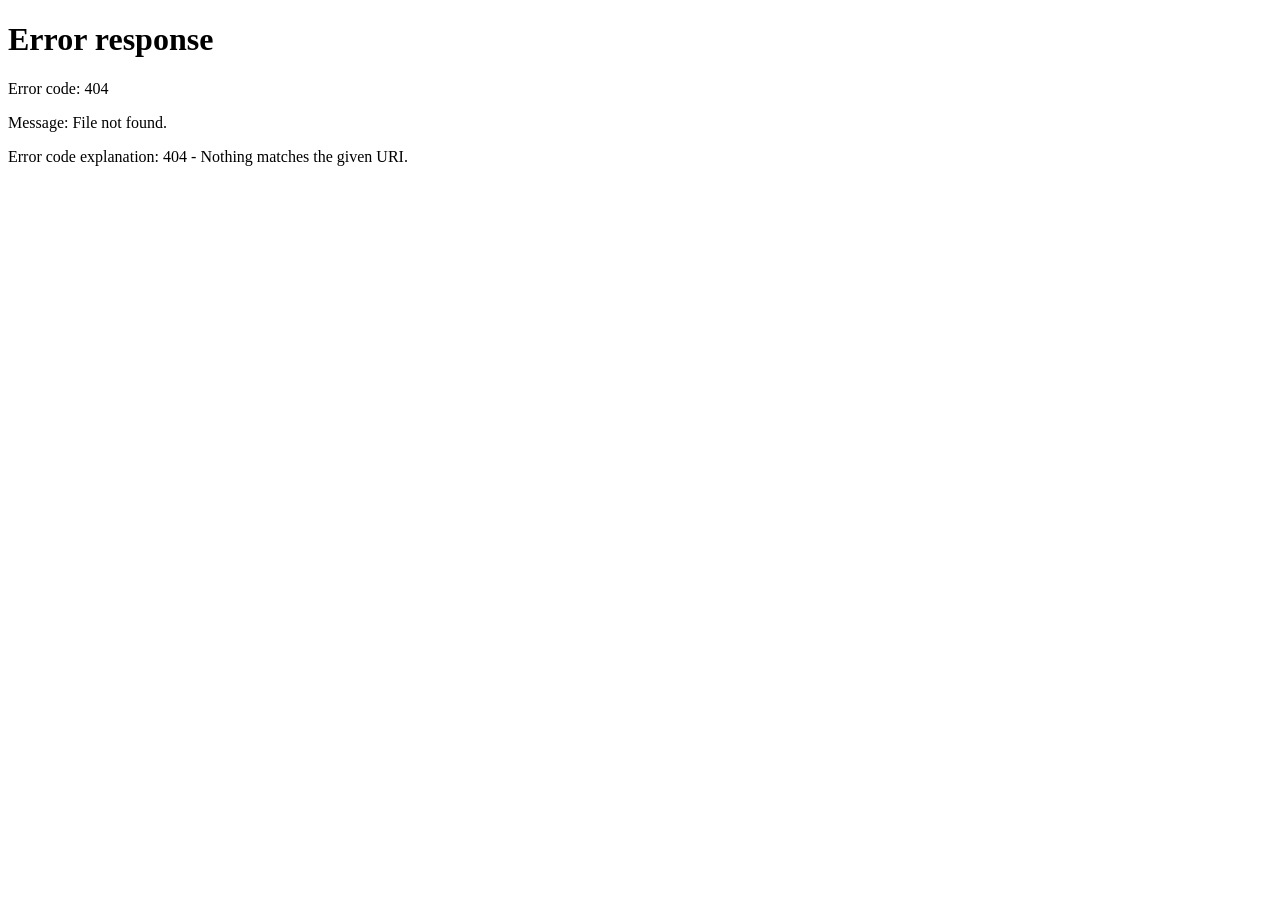
==== commit 03953e96: "adding and checking its functionality" ====
--- a/FRONTEND/HTML/dashboard.html
+++ b/FRONTEND/HTML/dashboard.html
@@ -1296,6 +1296,12 @@
     <script src="../JS/auth.js"></script>
 
     <script>
+        // ── Auth guard: redirect to login if no token ──
+        (function() {
+            const tok = localStorage.getItem('token');
+            if (!tok) { window.location.href = '/HTML/index.html'; }
+        })();
+
         const dateInput = document.getElementById("transDate");
         const todayStr = new Date().toISOString().split("T")[0];
         if (dateInput && !dateInput.value) {
@@ -1401,10 +1407,22 @@
 
             const headers = { 'Authorization': 'Bearer ' + token };
             try {
+                // Helper: fetch JSON and handle 401 (expired/invalid token) by redirecting
+                async function apiFetch(url, opts) {
+                    const res = await fetch(url, opts);
+                    if (res.status === 401) {
+                        if (typeof clearAuthData === 'function') clearAuthData();
+                        else { localStorage.removeItem('token'); localStorage.removeItem('user'); }
+                        window.location.href = '/HTML/index.html';
+                        throw new Error('Session expired. Redirecting to login.');
+                    }
+                    return res.ok ? res.json() : [];
+                }
+
                 const [catsRes, txRes, bgRes] = await Promise.all([
-                    fetch(CONFIG.API_URL + '/categories', { headers }).then(r => r.ok ? r.json() : []),
-                    fetch(CONFIG.API_URL + '/transactions', { headers }).then(r => r.ok ? r.json() : []),
-                    fetch(CONFIG.API_URL + '/budgets', { headers }).then(r => r.ok ? r.json() : [])
+                    apiFetch(CONFIG.API_URL + '/categories', { headers }),
+                    apiFetch(CONFIG.API_URL + '/transactions', { headers }),
+                    apiFetch(CONFIG.API_URL + '/budgets', { headers })
                 ]);
 
                 liveData.categories = Array.isArray(catsRes) ? catsRes : [];
@@ -1732,6 +1750,12 @@
                         body: JSON.stringify(payload)
                     });
                     const data = await res.json();
+                    if (res.status === 401) {
+                        if (typeof clearAuthData === 'function') clearAuthData();
+                        else { localStorage.removeItem('token'); localStorage.removeItem('user'); }
+                        window.location.href = '/HTML/index.html';
+                        return;
+                    }
                     if (!res.ok) {
                         alert(data.error || "Failed to save transaction.");
                         if (btn) { btn.disabled = false; btn.textContent = 'Save'; }
@@ -1770,6 +1794,12 @@
                         body: JSON.stringify({ category_name: name, category_type: type })
                     });
                     const data = await res.json();
+                    if (res.status === 401) {
+                        if (typeof clearAuthData === 'function') clearAuthData();
+                        else { localStorage.removeItem('token'); localStorage.removeItem('user'); }
+                        window.location.href = '/HTML/index.html';
+                        return;
+                    }
                     if (!res.ok) {
                         alert(data.error || "Failed to add category.");
                         if (btn) { btn.disabled = false; btn.textContent = 'Add Category'; }
@@ -1820,6 +1850,12 @@
                         body: JSON.stringify(payload)
                     });
                     const data = await res.json();
+                    if (res.status === 401) {
+                        if (typeof clearAuthData === 'function') clearAuthData();
+                        else { localStorage.removeItem('token'); localStorage.removeItem('user'); }
+                        window.location.href = '/HTML/index.html';
+                        return;
+                    }
                     if (!res.ok) {
                         alert(data.error || "Failed to add budget.");
                         if (btn) { btn.disabled = false; btn.textContent = 'Add Budget'; }
